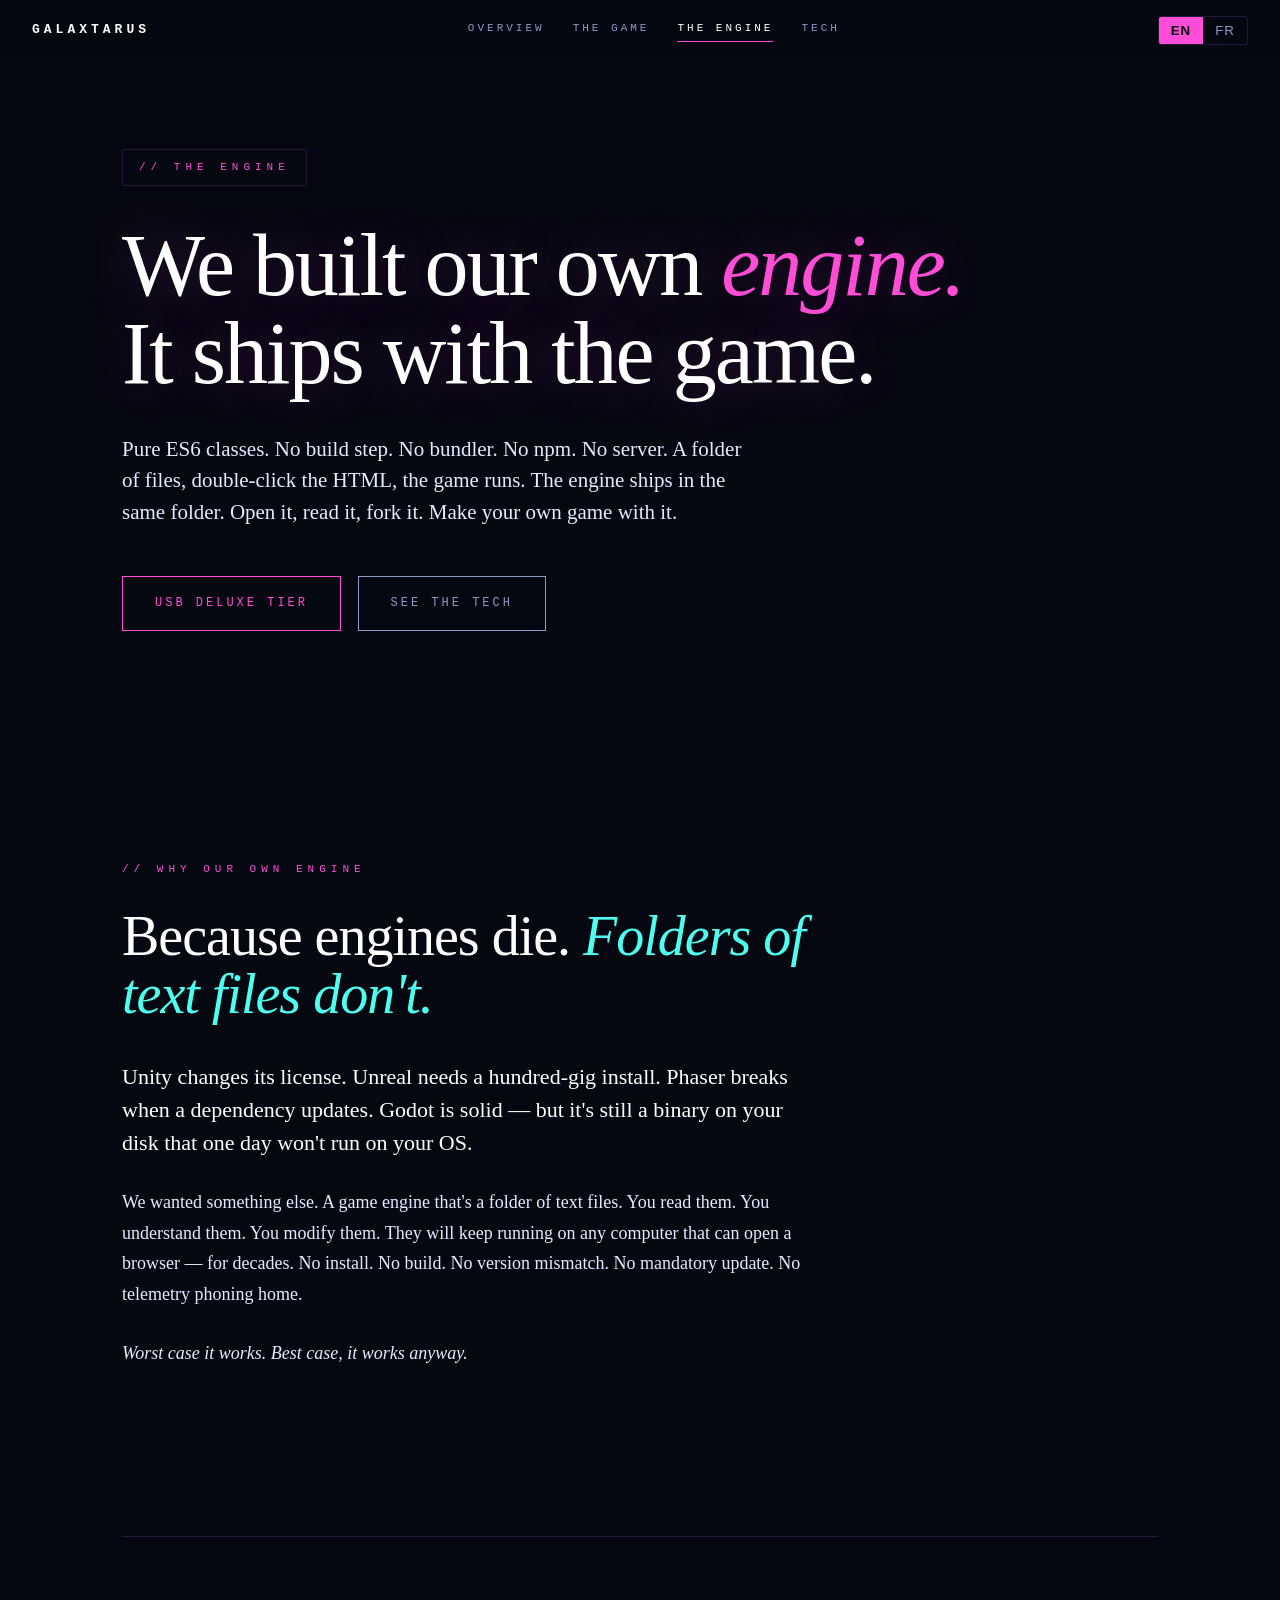
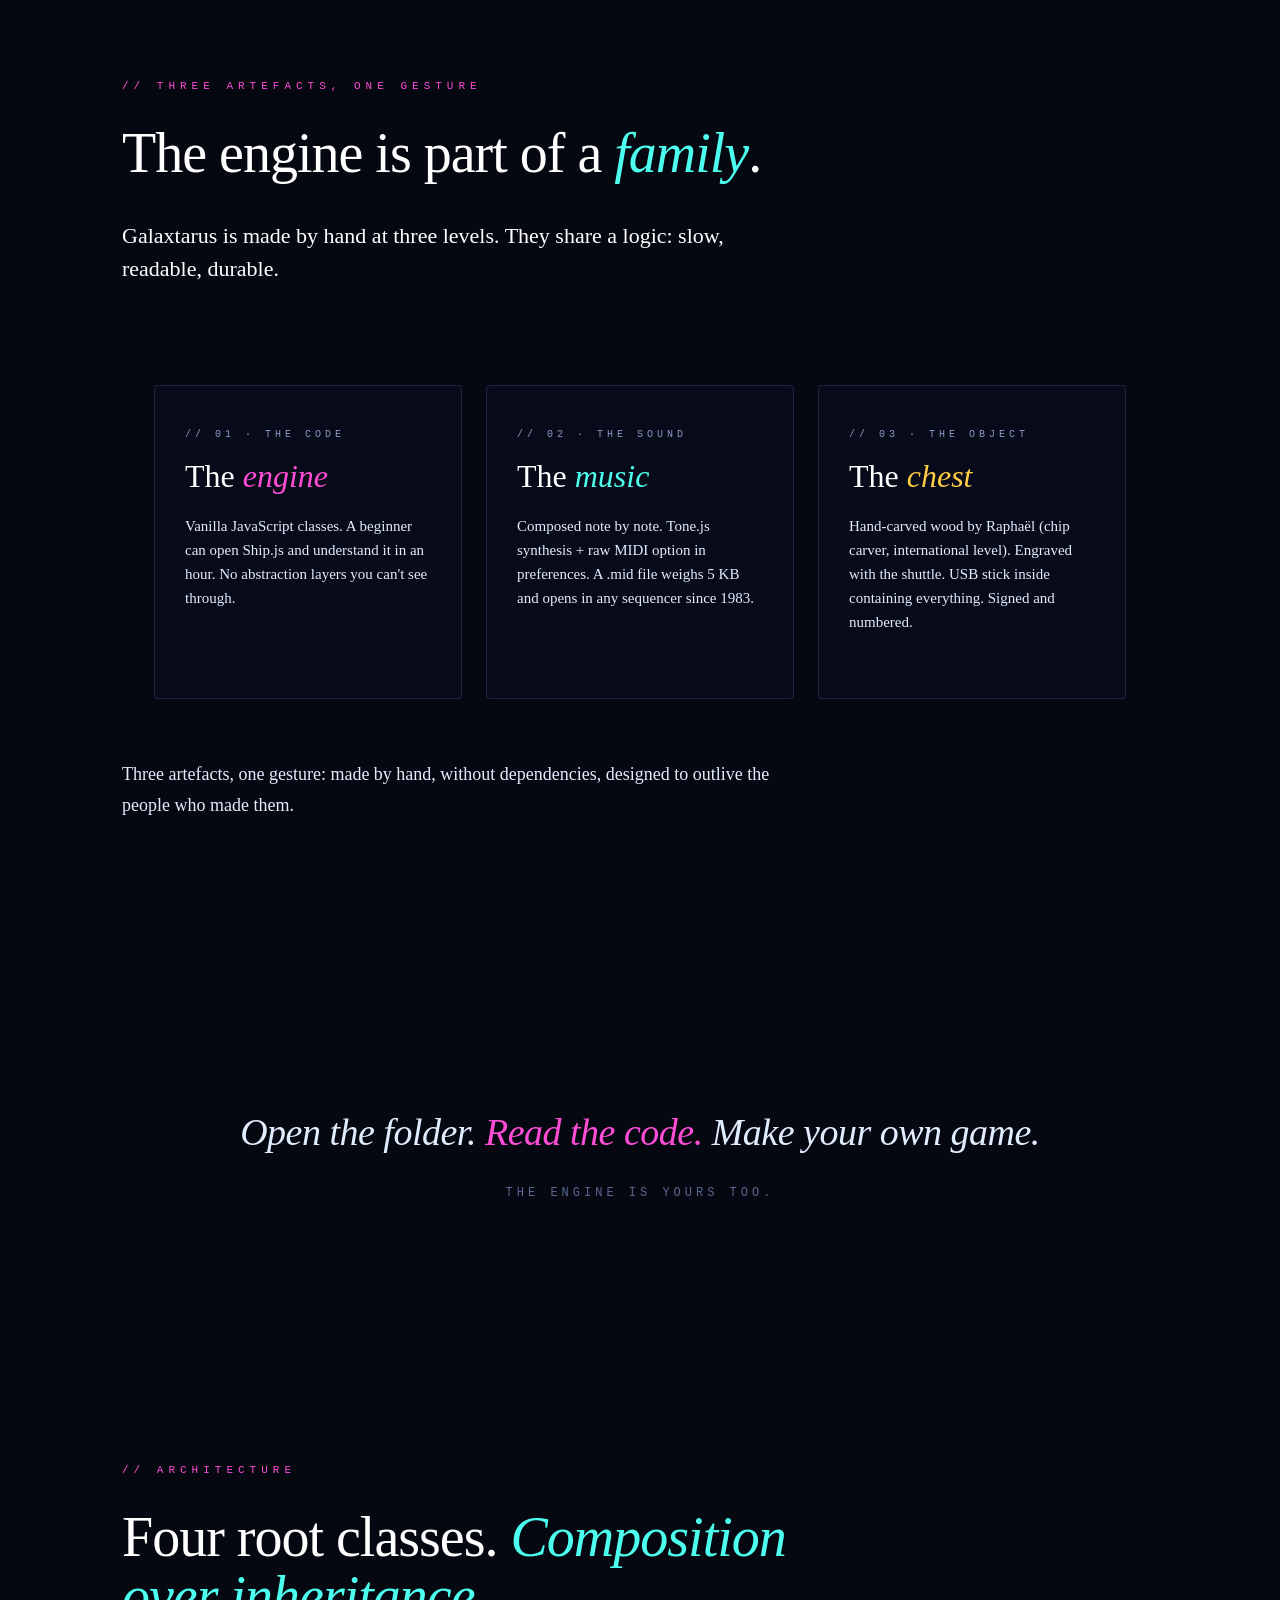
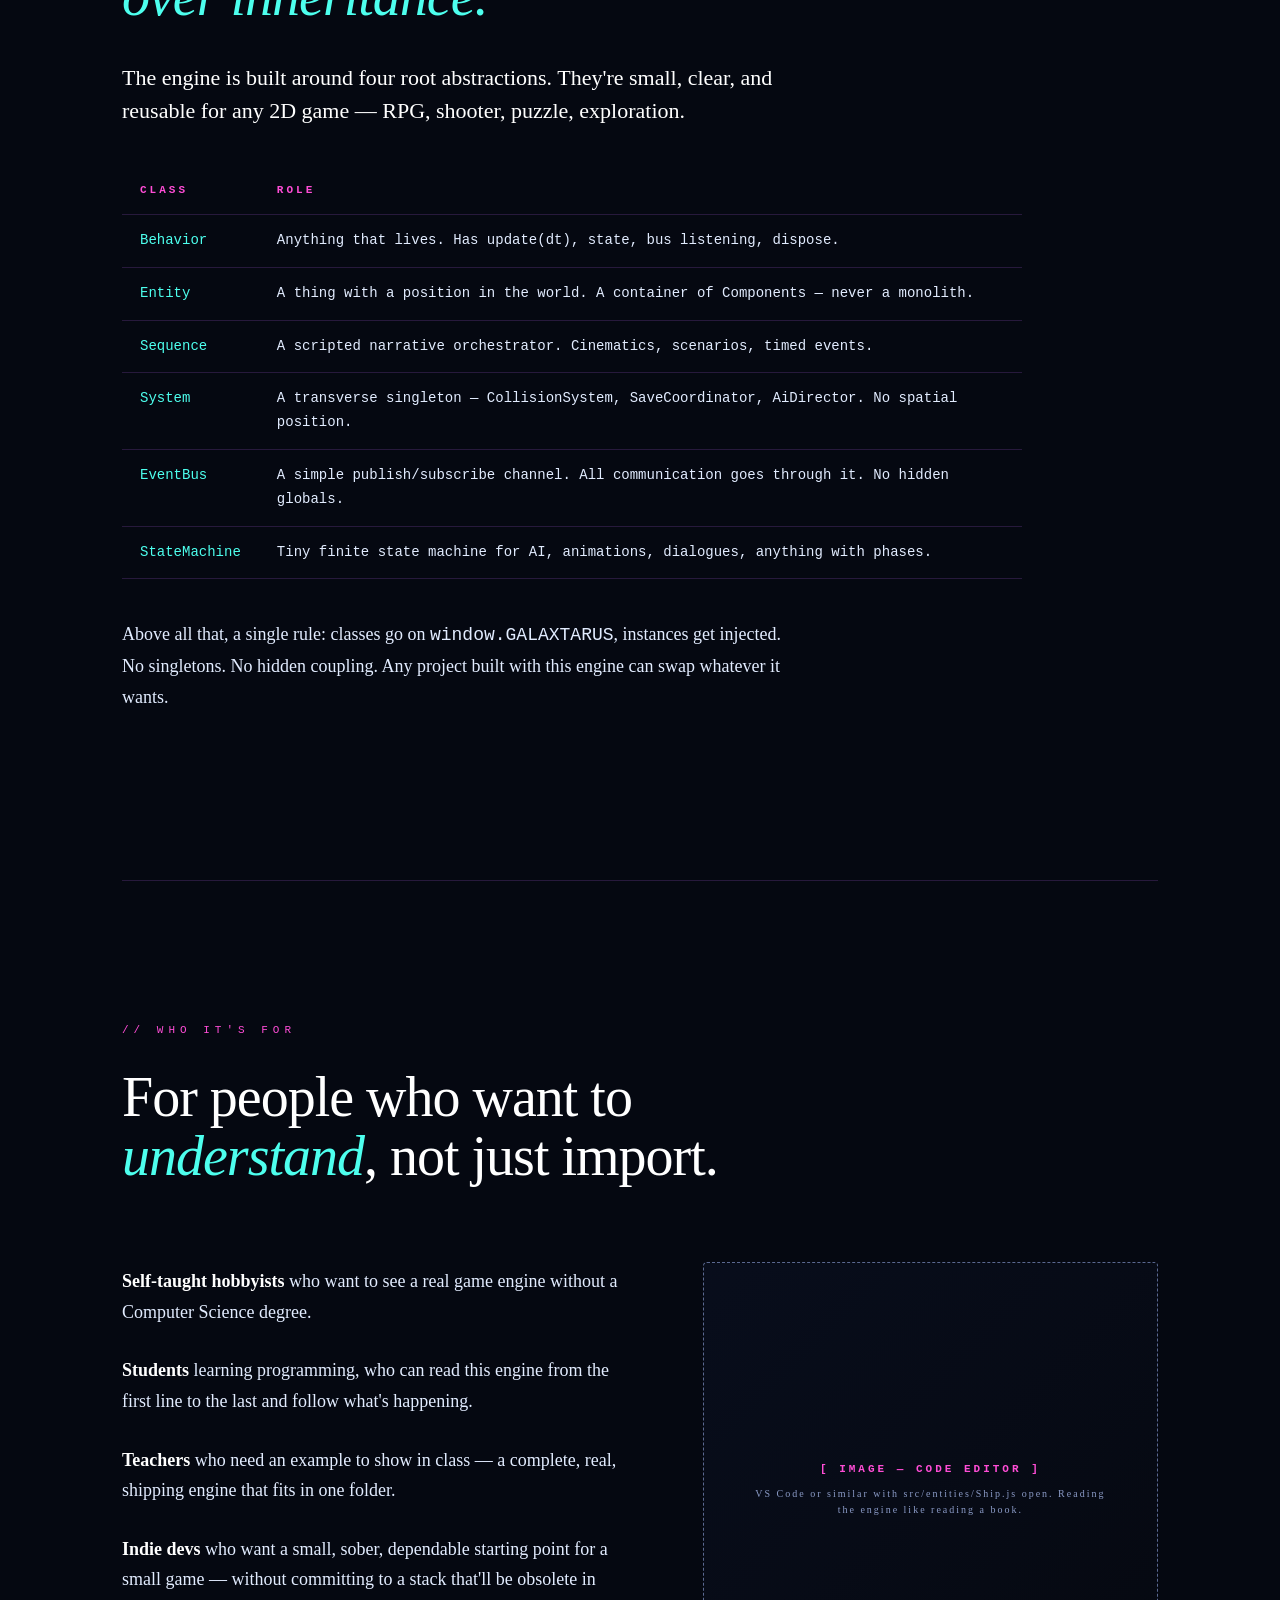
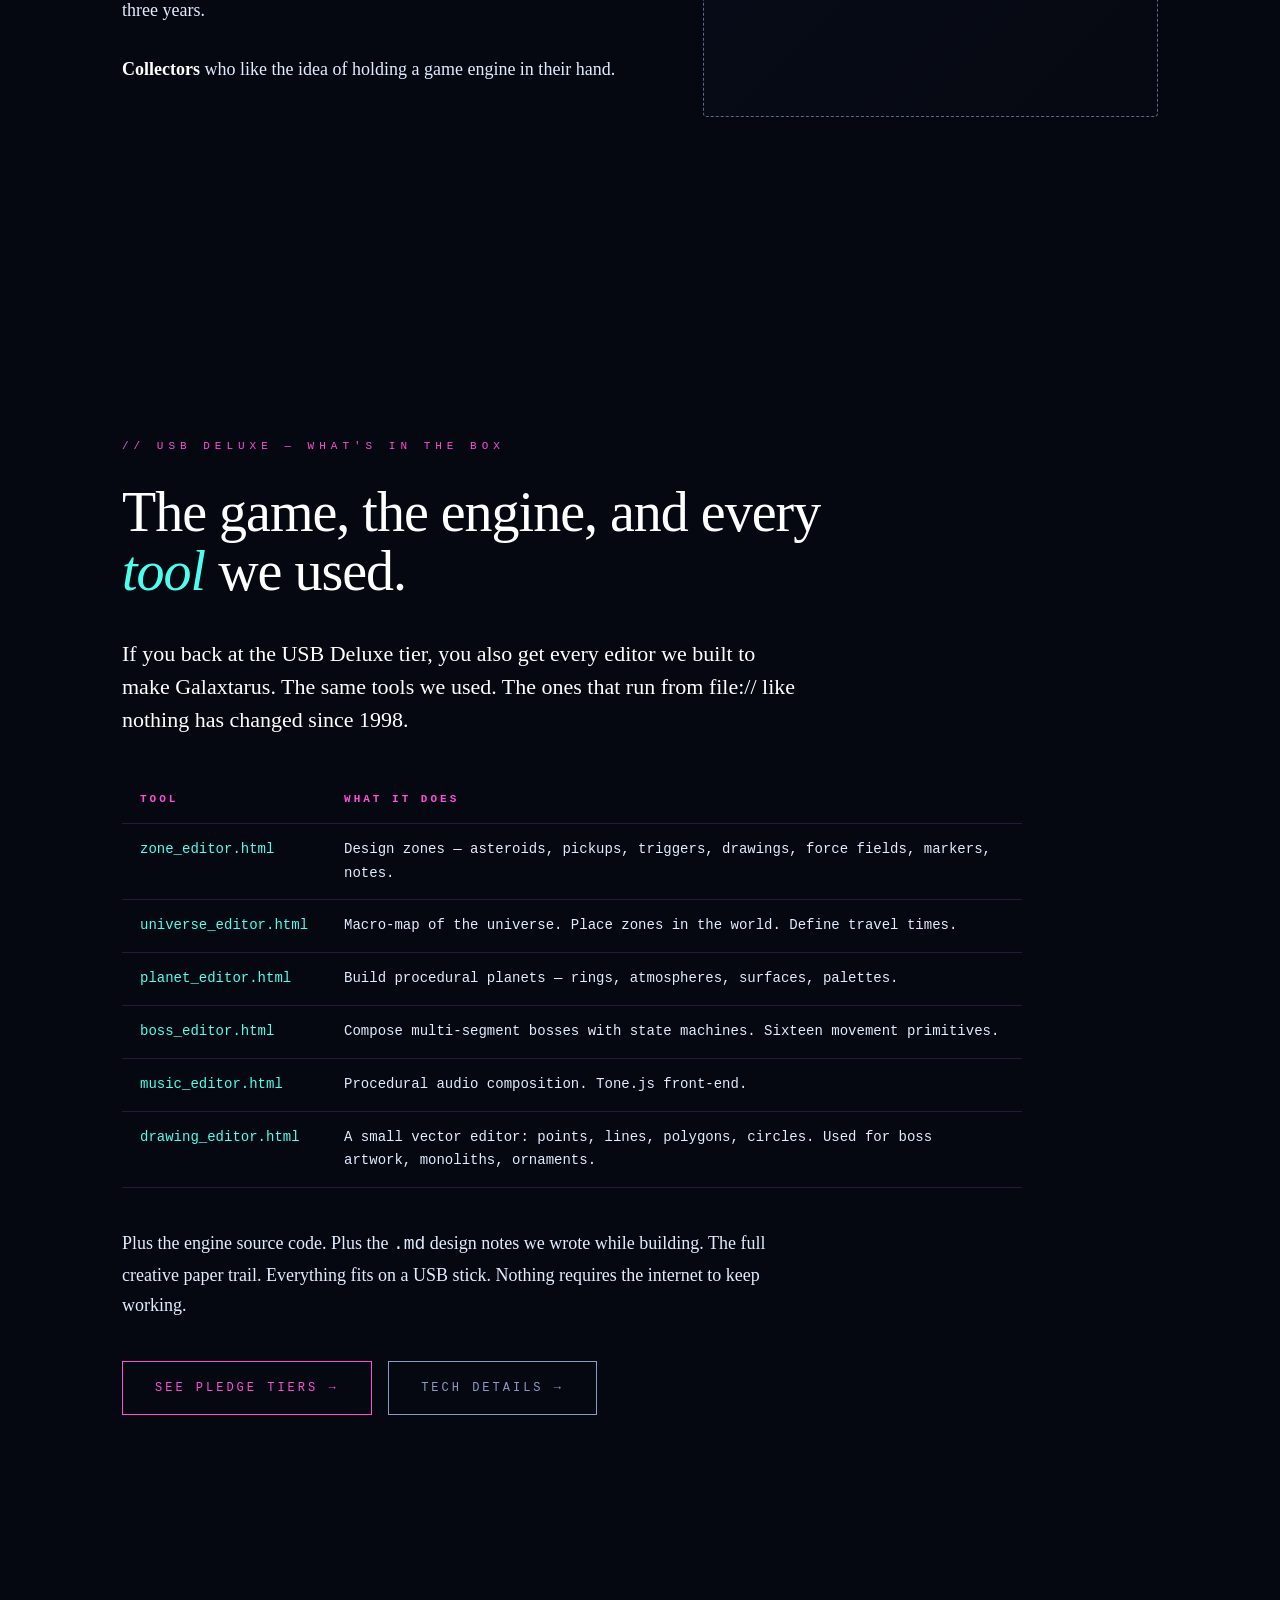
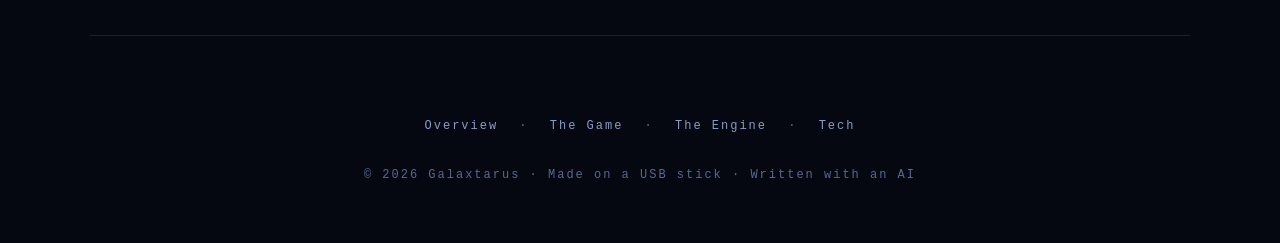
==== engine.html @ 7d5eab5b "Add files via upload" ====
<!DOCTYPE html>
<html lang="en">
<head>
<meta charset="UTF-8" />
<meta name="viewport" content="width=device-width, initial-scale=1.0" />
<title>Galaxtarus — The Engine</title>
<link rel="stylesheet" href="styles.css" />
</head>
<body>

<nav class="top">
  <div class="brand"><a href="index.html"><b>GALAXTARUS</b></a></div>
  <div class="center">
    <a href="index.html" data-en="Overview" data-fr="Accueil">Overview</a>
    <a href="game.html" data-en="The Game" data-fr="Le Jeu">The Game</a>
    <a href="engine.html" class="active" data-en="The Engine" data-fr="Le Moteur">The Engine</a>
    <a href="tech.html" data-en="Tech" data-fr="Tech">Tech</a>
  </div>
  <div class="lang-toggle">
    <button id="btn-en" class="active" onclick="setLang('en')">EN</button>
    <button id="btn-fr" onclick="setLang('fr')">FR</button>
  </div>
</nav>

<!-- HERO -->
<section class="hero">
  <span class="pill" data-en="// THE ENGINE" data-fr="// LE MOTEUR">// THE ENGINE</span>
  <h1 data-en="We built our own&nbsp;<em>engine.</em> It ships with the&nbsp;game." data-fr="On a construit notre propre&nbsp;<em>moteur.</em> Il est livré avec le&nbsp;jeu.">We built our own&nbsp;<em>engine.</em> It ships with the&nbsp;game.</h1>
  <p class="tag" data-en="Pure ES6 classes. No build step. No bundler. No npm. No server. A folder of files, double-click the HTML, the game runs. The engine ships in the same folder. Open it, read it, fork it. Make your own game with it." data-fr="Vraies classes ES6. Pas de build. Pas de bundler. Pas de npm. Pas de serveur. Un dossier de fichiers, double-clic sur le HTML, le jeu tourne. Le moteur est livré dans le même dossier. Ouvre-le, lis-le, forke-le. Fais ton propre jeu avec.">Pure ES6 classes. No build step. No bundler. No npm. No server. A folder of files, double-click the HTML, the game runs. The engine ships in the same folder. Open it, read it, fork it. Make your own game with it.</p>
  <div>
    <a href="#deluxe" class="cta" data-en="USB Deluxe tier" data-fr="Palier USB Deluxe">USB Deluxe tier</a>
    <a href="tech.html" class="cta ghost" data-en="See the tech" data-fr="Voir la tech">See the tech</a>
  </div>
</section>

<!-- WHY -->
<section>
  <span class="kicker" data-en="// WHY OUR OWN ENGINE" data-fr="// POURQUOI NOTRE PROPRE MOTEUR">// WHY OUR OWN ENGINE</span>
  <h2 data-en="Because engines die. <em>Folders of text files don't.</em>" data-fr="Parce que les engines meurent. <em>Les dossiers de fichiers texte, non.</em>">Because engines die. <em>Folders of text files don't.</em></h2>
  <p class="lead" data-en="Unity changes its license. Unreal needs a hundred-gig install. Phaser breaks when a dependency updates. Godot is solid — but it's still a binary on your disk that one day won't run on your OS." data-fr="Unity change sa licence. Unreal demande cent gigas d'installation. Phaser casse quand une dépendance se met à jour. Godot est solide — mais ça reste un binaire qui un jour ne tournera plus sur ton OS.">Unity changes its license. Unreal needs a hundred-gig install. Phaser breaks when a dependency updates. Godot is solid — but it's still a binary on your disk that one day won't run on your OS.</p>
  <p data-en="We wanted something else. A game engine that's a folder of text files. You read them. You understand them. You modify them. They will keep running on any computer that can open a browser — for decades. No install. No build. No version mismatch. No mandatory update. No telemetry phoning home." data-fr="On voulait autre chose. Un moteur qui est un dossier de fichiers texte. On les lit. On les comprend. On les modifie. Ils continueront à tourner sur n'importe quel ordinateur qui peut ouvrir un browser — pendant des décennies. Pas d'install. Pas de build. Pas de désync de version. Pas de mise à jour obligatoire. Pas de télémétrie qui appelle la maison.">We wanted something else. A game engine that's a folder of text files. You read them. You understand them. You modify them. They will keep running on any computer that can open a browser — for decades. No install. No build. No version mismatch. No mandatory update. No telemetry phoning home.</p>
  <p data-en="<em>Worst case it works. Best case, it works anyway.</em>" data-fr="<em>Au pire ça marche. Au mieux, ça marche aussi.</em>"><em>Worst case it works. Best case, it works anyway.</em></p>
</section>

<div class="divider"><hr/></div>

<!-- THREE ARTEFACTS -->
<section>
  <span class="kicker" data-en="// THREE ARTEFACTS, ONE GESTURE" data-fr="// TROIS ARTEFACTS, UN SEUL GESTE">// THREE ARTEFACTS, ONE GESTURE</span>
  <h2 data-en="The engine is part of a&nbsp;<em>family</em>." data-fr="Le moteur fait partie d'une&nbsp;<em>famille</em>.">The engine is part of a <em>family</em>.</h2>
  <p class="lead" data-en="Galaxtarus is made by hand at three levels. They share a logic: slow, readable, durable." data-fr="Galaxtarus est fait à la main à trois niveaux. Ils partagent une logique : lent, lisible, durable.">Galaxtarus is made by hand at three levels. They share a logic: slow, readable, durable.</p>

  <div class="paths">
    <div class="path">
      <div class="pkicker" data-en="// 01 · THE CODE" data-fr="// 01 · LE CODE">// 01 · THE CODE</div>
      <div class="ptitle" data-en="The <em>engine</em>" data-fr="Le <em>moteur</em>">The <em>engine</em></div>
      <div class="pdesc" data-en="Vanilla JavaScript classes. A beginner can open Ship.js and understand it in an hour. No abstraction layers you can't see through." data-fr="Classes JavaScript vanilla. Un débutant peut ouvrir Ship.js et le comprendre en une heure. Aucune couche d'abstraction opaque.">Vanilla JavaScript classes. A beginner can open Ship.js and understand it in an hour. No abstraction layers you can't see through.</div>
    </div>
    <div class="path">
      <div class="pkicker" data-en="// 02 · THE SOUND" data-fr="// 02 · LE SON">// 02 · THE SOUND</div>
      <div class="ptitle" data-en="The <span class='cyan'>music</span>" data-fr="La <span class='cyan'>musique</span>">The <span class="cyan">music</span></div>
      <div class="pdesc" data-en="Composed note by note. Tone.js synthesis + raw MIDI option in preferences. A .mid file weighs 5 KB and opens in any sequencer since 1983." data-fr="Composée note par note. Synthèse Tone.js + option MIDI brut dans les préférences. Un .mid pèse 5 KB et s'ouvre dans n'importe quel séquenceur depuis 1983.">Composed note by note. Tone.js synthesis + raw MIDI option in preferences. A .mid file weighs 5 KB and opens in any sequencer since 1983.</div>
    </div>
    <div class="path">
      <div class="pkicker" data-en="// 03 · THE OBJECT" data-fr="// 03 · L'OBJET">// 03 · THE OBJECT</div>
      <div class="ptitle" data-en="The <span class='yellow'>chest</span>" data-fr="Le <span class='yellow'>coffret</span>">The <span class="yellow">chest</span></div>
      <div class="pdesc" data-en="Hand-carved wood by Raphaël (chip carver, international level). Engraved with the shuttle. USB stick inside containing everything. Signed and numbered." data-fr="Bois sculpté à la main par Raphaël (chip carver, niveau international). Gravé avec la navette. Clé USB à l'intérieur contenant tout. Signé et numéroté.">Hand-carved wood by Raphaël (chip carver, international level). Engraved with the shuttle. USB stick inside containing everything. Signed and numbered.</div>
    </div>
  </div>

  <p data-en="Three artefacts, one gesture: made by hand, without dependencies, designed to outlive the people who made them." data-fr="Trois artefacts, un seul geste : fait à la main, sans dépendances, conçu pour survivre à ceux qui les ont faits.">Three artefacts, one gesture: made by hand, without dependencies, designed to outlive the people who made them.</p>
</section>

<!-- PULL QUOTE -->
<div class="pullquote">
  <span data-en="Open the folder.&nbsp;<span class='accent'>Read the code.</span>&nbsp;Make your own game." data-fr="Ouvre le dossier.&nbsp;<span class='accent'>Lis le code.</span>&nbsp;Fais ton propre jeu.">Open the folder. <span class="accent">Read the code.</span> Make your own game.</span>
  <span class="sub" data-en="The engine is yours too." data-fr="Le moteur est à toi aussi.">The engine is yours too.</span>
</div>

<!-- ARCHITECTURE -->
<section>
  <span class="kicker" data-en="// ARCHITECTURE" data-fr="// ARCHITECTURE">// ARCHITECTURE</span>
  <h2 data-en="Four root classes. <em>Composition over inheritance.</em>" data-fr="Quatre classes racines. <em>Composition plutôt qu'héritage.</em>">Four root classes. <em>Composition over inheritance.</em></h2>
  <p class="lead" data-en="The engine is built around four root abstractions. They're small, clear, and reusable for any 2D game — RPG, shooter, puzzle, exploration." data-fr="Le moteur est bâti autour de quatre abstractions racines. Petites, claires, et réutilisables pour n'importe quel jeu 2D — RPG, shooter, puzzle, exploration.">The engine is built around four root abstractions. They're small, clear, and reusable for any 2D game — RPG, shooter, puzzle, exploration.</p>

  <table class="spec">
    <tr><th data-en="Class" data-fr="Classe">Class</th><th data-en="Role" data-fr="Rôle">Role</th></tr>
    <tr>
      <td>Behavior</td>
      <td data-en="Anything that lives. Has update(dt), state, bus listening, dispose." data-fr="Tout ce qui vit. Possède update(dt), un état, écoute du bus, dispose.">Anything that lives. Has update(dt), state, bus listening, dispose.</td>
    </tr>
    <tr>
      <td>Entity</td>
      <td data-en="A thing with a position in the world. A container of Components — never a monolith." data-fr="Une chose avec une position dans le monde. Un container de Components — jamais un blob.">A thing with a position in the world. A container of Components — never a monolith.</td>
    </tr>
    <tr>
      <td>Sequence</td>
      <td data-en="A scripted narrative orchestrator. Cinematics, scenarios, timed events." data-fr="Un orchestrateur narratif scripté. Cinématiques, scénarios, événements temporisés.">A scripted narrative orchestrator. Cinematics, scenarios, timed events.</td>
    </tr>
    <tr>
      <td>System</td>
      <td data-en="A transverse singleton — CollisionSystem, SaveCoordinator, AiDirector. No spatial position." data-fr="Un singleton transverse — CollisionSystem, SaveCoordinator, AiDirector. Pas de position spatiale.">A transverse singleton — CollisionSystem, SaveCoordinator, AiDirector. No spatial position.</td>
    </tr>
    <tr>
      <td>EventBus</td>
      <td data-en="A simple publish/subscribe channel. All communication goes through it. No hidden globals." data-fr="Un simple canal publish/subscribe. Toute communication passe par lui. Pas de globales cachées.">A simple publish/subscribe channel. All communication goes through it. No hidden globals.</td>
    </tr>
    <tr>
      <td>StateMachine</td>
      <td data-en="Tiny finite state machine for AI, animations, dialogues, anything with phases." data-fr="Petite state machine finie pour IA, animations, dialogues, tout ce qui a des phases.">Tiny finite state machine for AI, animations, dialogues, anything with phases.</td>
    </tr>
  </table>

  <p data-en="Above all that, a single rule: classes go on <code>window.GALAXTARUS</code>, instances get injected. No singletons. No hidden coupling. Any project built with this engine can swap whatever it wants." data-fr="Au-dessus de tout ça, une règle unique : les classes s'exposent sur <code>window.GALAXTARUS</code>, les instances sont injectées. Pas de singletons. Pas de couplage caché. Tout projet construit avec ce moteur peut remplacer ce qu'il veut.">Above all that, a single rule: classes go on <code>window.GALAXTARUS</code>, instances get injected. No singletons. No hidden coupling. Any project built with this engine can swap whatever it wants.</p>
</section>

<div class="divider"><hr/></div>

<!-- WHO IT'S FOR -->
<section>
  <span class="kicker" data-en="// WHO IT'S FOR" data-fr="// POUR QUI">// WHO IT'S FOR</span>
  <h2 data-en="For people who want to <em>understand</em>, not just import." data-fr="Pour ceux qui veulent <em>comprendre</em>, pas juste importer.">For people who want to <em>understand</em>, not just import.</h2>

  <div class="split">
    <div class="text">
      <p data-en="<strong style='color:#fff'>Self-taught hobbyists</strong> who want to see a real game engine without a Computer Science degree." data-fr="<strong style='color:#fff'>Hobbyistes autodidactes</strong> qui veulent voir un vrai moteur de jeu sans passer par une licence en informatique."><strong style="color:#fff">Self-taught hobbyists</strong> who want to see a real game engine without a Computer Science degree.</p>
      <p data-en="<strong style='color:#fff'>Students</strong> learning programming, who can read this engine from the first line to the last and follow what's happening." data-fr="<strong style='color:#fff'>Étudiants</strong> qui apprennent à programmer, qui peuvent lire ce moteur de la première ligne à la dernière en suivant ce qui se passe."><strong style="color:#fff">Students</strong> learning programming, who can read this engine from the first line to the last and follow what's happening.</p>
      <p data-en="<strong style='color:#fff'>Teachers</strong> who need an example to show in class — a complete, real, shipping engine that fits in one folder." data-fr="<strong style='color:#fff'>Profs</strong> qui ont besoin d'un exemple à montrer en classe — un moteur complet, réel, livré, qui tient dans un dossier."><strong style="color:#fff">Teachers</strong> who need an example to show in class — a complete, real, shipping engine that fits in one folder.</p>
      <p data-en="<strong style='color:#fff'>Indie devs</strong> who want a small, sober, dependable starting point for a small game — without committing to a stack that'll be obsolete in three years." data-fr="<strong style='color:#fff'>Devs indé</strong> qui veulent un point de départ petit, sobre, fiable pour un petit jeu — sans s'engager dans une stack obsolète dans trois ans."><strong style="color:#fff">Indie devs</strong> who want a small, sober, dependable starting point for a small game — without committing to a stack that'll be obsolete in three years.</p>
      <p data-en="<strong style='color:#fff'>Collectors</strong> who like the idea of holding a game engine in their hand." data-fr="<strong style='color:#fff'>Collectionneurs</strong> qui aiment l'idée de tenir un moteur de jeu dans leur main."><strong style="color:#fff">Collectors</strong> who like the idea of holding a game engine in their hand.</p>
    </div>
    <div class="visual">
      <div class="imgph square">
        <div class="imgph-label" data-en="[ IMAGE — CODE EDITOR ]" data-fr="[ IMAGE — ÉDITEUR DE CODE ]">[ IMAGE — CODE EDITOR ]</div>
        <div class="imgph-desc" data-en="VS Code or similar with src/entities/Ship.js open. Reading the engine like reading a book." data-fr="VS Code ou similaire avec src/entities/Ship.js ouvert. Lire le moteur comme on lit un livre.">VS Code or similar with src/entities/Ship.js open. Reading the engine like reading a book.</div>
      </div>
    </div>
  </div>
</section>

<!-- WHAT'S IN THE BOX -->
<section id="deluxe">
  <span class="kicker" data-en="// USB DELUXE — WHAT'S IN THE BOX" data-fr="// USB DELUXE — CONTENU">// USB DELUXE — WHAT'S IN THE BOX</span>
  <h2 data-en="The game, the engine, and every <em>tool</em> we used." data-fr="Le jeu, le moteur, et tous les <em>outils</em> qu'on a utilisés.">The game, the engine, and every <em>tool</em> we used.</h2>
  <p class="lead" data-en="If you back at the USB Deluxe tier, you also get every editor we built to make Galaxtarus. The same tools we used. The ones that run from file:// like nothing has changed since 1998." data-fr="Si tu soutiens au palier USB Deluxe, tu reçois aussi tous les éditeurs qu'on a faits pour créer Galaxtarus. Les mêmes outils. Ceux qui tournent en file:// comme si rien n'avait changé depuis 1998.">If you back at the USB Deluxe tier, you also get every editor we built to make Galaxtarus. The same tools we used. The ones that run from file:// like nothing has changed since 1998.</p>

  <table class="spec">
    <tr><th data-en="Tool" data-fr="Outil">Tool</th><th data-en="What it does" data-fr="Ce qu'il fait">What it does</th></tr>
    <tr><td>zone_editor.html</td><td data-en="Design zones — asteroids, pickups, triggers, drawings, force fields, markers, notes." data-fr="Designer des zones — astéroïdes, pickups, triggers, dessins, force fields, marqueurs, notes.">Design zones — asteroids, pickups, triggers, drawings, force fields, markers, notes.</td></tr>
    <tr><td>universe_editor.html</td><td data-en="Macro-map of the universe. Place zones in the world. Define travel times." data-fr="Carte macro de l'univers. Placer les zones dans le monde. Définir les temps de voyage.">Macro-map of the universe. Place zones in the world. Define travel times.</td></tr>
    <tr><td>planet_editor.html</td><td data-en="Build procedural planets — rings, atmospheres, surfaces, palettes." data-fr="Construire des planètes procédurales — anneaux, atmosphères, surfaces, palettes.">Build procedural planets — rings, atmospheres, surfaces, palettes.</td></tr>
    <tr><td>boss_editor.html</td><td data-en="Compose multi-segment bosses with state machines. Sixteen movement primitives." data-fr="Composer des boss multi-segments avec state machines. Seize primitives de mouvement.">Compose multi-segment bosses with state machines. Sixteen movement primitives.</td></tr>
    <tr><td>music_editor.html</td><td data-en="Procedural audio composition. Tone.js front-end." data-fr="Composition audio procédurale. Front-end Tone.js.">Procedural audio composition. Tone.js front-end.</td></tr>
    <tr><td>drawing_editor.html</td><td data-en="A small vector editor: points, lines, polygons, circles. Used for boss artwork, monoliths, ornaments." data-fr="Un petit éditeur vectoriel : points, lignes, polygones, cercles. Utilisé pour l'art des boss, monolithes, ornements.">A small vector editor: points, lines, polygons, circles. Used for boss artwork, monoliths, ornaments.</td></tr>
  </table>

  <p data-en="Plus the engine source code. Plus the <code>.md</code> design notes we wrote while building. The full creative paper trail. Everything fits on a USB stick. Nothing requires the internet to keep working." data-fr="Plus le code source du moteur. Plus les notes de design <code>.md</code> qu'on a écrites pendant la construction. La piste créative complète. Tout ça tient sur une clé USB. Rien n'a besoin d'internet pour continuer à marcher.">Plus the engine source code. Plus the <code>.md</code> design notes we wrote while building. The full creative paper trail. Everything fits on a USB stick. Nothing requires the internet to keep working.</p>

  <div style="margin-top:40px;">
    <a href="game.html#pledge" class="cta" data-en="See pledge tiers →" data-fr="Voir les paliers →">See pledge tiers →</a>
    <a href="tech.html" class="cta ghost" data-en="Tech details →" data-fr="Détails techniques →">Tech details →</a>
  </div>
</section>

<footer>
  <div class="pages">
    <a href="index.html" data-en="Overview" data-fr="Accueil">Overview</a> ·
    <a href="game.html" data-en="The Game" data-fr="Le Jeu">The Game</a> ·
    <a href="engine.html" data-en="The Engine" data-fr="Le Moteur">The Engine</a> ·
    <a href="tech.html" data-en="Tech" data-fr="Tech">Tech</a>
  </div>
  <div data-en="© 2026 Galaxtarus · Made on a USB stick · Written with an AI" data-fr="© 2026 Galaxtarus · Fabriqué sur une clé USB · Écrit avec une IA">© 2026 Galaxtarus · Made on a USB stick · Written with an AI</div>
</footer>

<script src="i18n.js"></script>
</body>
</html>
---- styles.css ----
/* GALAXTARUS LANDING — styles partagés */

:root {
  --bg-0: #050811;
  --bg-1: #0a1124;
  --bg-2: #121a36;
  --ink: #e2ecff;
  --ink-dim: #8b9bc7;
  --ink-deep: #5a6890;
  --magenta: #ff4dd6;
  --magenta-glow: #c065ff;
  --cyan: #4dffee;
  --cyan-dim: #2ab8aa;
  --yellow: #ffcc44;
  --yellow-dim: #b88800;
  --border: rgba(192, 101, 255, 0.18);
}

* { box-sizing: border-box; margin: 0; padding: 0; }
html { scroll-behavior: smooth; }
body {
  background: var(--bg-0);
  color: var(--ink);
  font-family: 'Georgia', 'Times New Roman', serif;
  line-height: 1.7;
  font-size: 18px;
  overflow-x: hidden;
}
.mono { font-family: 'Consolas', 'Menlo', 'Courier New', monospace; }
a { color: var(--cyan); text-decoration: none; }
a:hover { color: #fff; }

/* NAV */
nav.top {
  position: fixed; top: 0; left: 0; right: 0; z-index: 100;
  display: flex; align-items: center; justify-content: space-between;
  padding: 16px 32px;
  background: linear-gradient(180deg, rgba(5,8,17,0.92) 0%, rgba(5,8,17,0) 100%);
  backdrop-filter: blur(4px);
}
nav.top .brand { font-family: 'Consolas', monospace; font-size: 13px; letter-spacing: 4px; color: var(--magenta); text-transform: uppercase; }
nav.top .brand a { color: var(--magenta); }
nav.top .brand b { color: #fff; font-weight: 700; }
nav.top .brand a:hover, nav.top .brand a:hover b { color: var(--cyan); }
nav.top .center { display: flex; gap: 28px; font-family: 'Consolas', monospace; font-size: 11px; letter-spacing: 3px; text-transform: uppercase; }
nav.top .center a { color: var(--ink-dim); padding-bottom: 4px; }
nav.top .center a.active { color: #fff; border-bottom: 1px solid var(--magenta); }
nav.top .center a:hover { color: #fff; }

.lang-toggle { display: inline-flex; border: 1px solid var(--border); border-radius: 3px; font-family: 'Consolas', monospace; font-size: 11px; overflow: hidden; }
.lang-toggle button { background: transparent; color: var(--ink-dim); border: 0; padding: 6px 12px; cursor: pointer; letter-spacing: 1px; }
.lang-toggle button.active { background: var(--magenta); color: var(--bg-0); font-weight: 700; }
.lang-toggle button:hover:not(.active) { color: #fff; }

/* SECTIONS */
section { position: relative; padding: 140px 32px; max-width: 1100px; margin: 0 auto; }
section p { color: var(--ink); max-width: 680px; margin-bottom: 28px; }
section p.lead { font-size: 22px; line-height: 1.5; color: #fff; max-width: 680px; }
section .kicker { font-family: 'Consolas', monospace; font-size: 11px; letter-spacing: 5px; color: var(--magenta); text-transform: uppercase; margin-bottom: 28px; display: block; }
section h2 { font-family: 'Georgia', serif; font-size: 56px; font-weight: 400; color: #fff; line-height: 1.05; margin-bottom: 36px; letter-spacing: -1px; max-width: 720px; }
section h2 em { font-style: italic; color: var(--cyan); font-weight: 400; }
section h2 .pink { color: var(--magenta); font-style: italic; }
section h2 .yellow { color: var(--yellow); font-style: italic; }
section .sig { font-family: 'Consolas', monospace; color: var(--ink-deep); font-size: 12px; letter-spacing: 2px; margin-top: 16px; }

/* HERO */
.hero { min-height: 80vh; padding: 140px 32px 80px; display: flex; flex-direction: column; justify-content: center; align-items: flex-start; max-width: 1100px; margin: 0 auto; position: relative; }
.hero h1 {
  font-family: 'Georgia', serif; font-weight: 400;
  font-size: 88px; line-height: 1; color: #fff; letter-spacing: -2px;
  margin-bottom: 36px;
  text-shadow: 0 0 60px rgba(255,77,214,0.3);
  max-width: 900px;
}
.hero h1 em { font-style: italic; color: var(--magenta); }
.hero h1 .cyan { color: var(--cyan); font-style: italic; }
.hero h1 .yellow { color: var(--yellow); font-style: italic; }
.hero .tag { font-size: 21px; color: var(--ink); max-width: 640px; margin-bottom: 48px; line-height: 1.5; }
.hero .pill { display: inline-block; font-family: 'Consolas', monospace; font-size: 11px; letter-spacing: 5px; color: var(--magenta); text-transform: uppercase; padding: 8px 16px; border: 1px solid var(--border); border-radius: 2px; margin-bottom: 36px; }

.cta {
  display: inline-block; padding: 16px 32px;
  background: transparent; border: 1px solid var(--magenta);
  color: var(--magenta); font-family: 'Consolas', monospace;
  letter-spacing: 3px; font-size: 12px; text-transform: uppercase;
  transition: all 0.25s; cursor: pointer; margin-right: 12px;
}
.cta:hover { background: var(--magenta); color: var(--bg-0); box-shadow: 0 0 32px rgba(255,77,214,0.5); }
.cta.ghost { border-color: var(--ink-dim); color: var(--ink-dim); }
.cta.ghost:hover { border-color: var(--cyan); background: transparent; color: var(--cyan); box-shadow: none; }

/* THREE PATHS (index) */
.paths { display: grid; grid-template-columns: repeat(3, 1fr); gap: 24px; margin: 100px auto 60px; max-width: 1100px; padding: 0 32px; }
.path { padding: 40px 30px; border: 1px solid var(--border); border-radius: 4px; background: rgba(10,17,36,0.4); transition: all 0.25s; text-decoration: none; display: block; color: var(--ink); }
.path:hover { transform: translateY(-4px); border-color: var(--magenta); background: rgba(10,17,36,0.6); }
.path .pkicker { font-family: 'Consolas', monospace; font-size: 10px; letter-spacing: 4px; text-transform: uppercase; color: var(--ink-dim); margin-bottom: 16px; }
.path .ptitle { font-family: 'Georgia', serif; font-size: 32px; color: #fff; line-height: 1.1; margin-bottom: 20px; font-weight: 400; }
.path .ptitle em { font-style: italic; color: var(--magenta); }
.path .ptitle .cyan { color: var(--cyan); font-style: italic; }
.path .ptitle .yellow { color: var(--yellow); font-style: italic; }
.path .pdesc { font-size: 15px; line-height: 1.6; color: var(--ink); margin-bottom: 24px; }
.path .parrow { font-family: 'Consolas', monospace; font-size: 11px; letter-spacing: 3px; color: var(--magenta); text-transform: uppercase; }
.path:hover .parrow { color: var(--cyan); }

/* IMAGE PLACEHOLDERS */
.imgph { aspect-ratio: 16/9; background: linear-gradient(135deg, rgba(10,17,36,0.6), rgba(6,9,17,0.6)); border: 1px dashed var(--ink-deep); border-radius: 4px; display: flex; align-items: center; justify-content: center; flex-direction: column; gap: 8px; color: var(--ink-deep); font-family: 'Consolas', monospace; font-size: 11px; letter-spacing: 3px; text-transform: uppercase; margin: 40px 0; padding: 24px; text-align: center; }
.imgph .imgph-label { color: var(--magenta); font-weight: 700; }
.imgph .imgph-desc { color: var(--ink-dim); font-size: 10px; letter-spacing: 2px; max-width: 360px; line-height: 1.6; text-transform: none; font-family: 'Georgia', serif; }
.imgph.square { aspect-ratio: 1/1; }
.imgph.tall { aspect-ratio: 3/4; }

/* SPLIT */
.split { display: grid; grid-template-columns: 1.1fr 1fr; gap: 80px; align-items: center; }
.split.reverse { grid-template-columns: 1fr 1.1fr; }
.split.reverse .text { order: 2; }
.split.reverse .visual { order: 1; }
.visual { position: relative; }

/* PULL QUOTE */
.pullquote {
  max-width: 900px; margin: 0 auto; text-align: center;
  padding: 120px 32px;
  font-family: 'Georgia', serif; font-size: 38px; line-height: 1.3;
  color: var(--ink); font-style: italic; letter-spacing: -0.5px;
}
.pullquote .accent { color: var(--magenta); }
.pullquote .sub { display: block; margin-top: 28px; font-style: normal; font-family: 'Consolas', monospace; font-size: 12px; letter-spacing: 4px; color: var(--ink-deep); text-transform: uppercase; }

/* TABLES (tech) */
table.spec { width: 100%; max-width: 900px; margin: 40px 0; border-collapse: collapse; font-family: 'Consolas', monospace; font-size: 14px; }
table.spec th, table.spec td { padding: 14px 18px; text-align: left; border-bottom: 1px solid var(--border); vertical-align: top; }
table.spec th { color: var(--magenta); text-transform: uppercase; font-size: 11px; letter-spacing: 3px; font-weight: 700; }
table.spec td { color: var(--ink); }
table.spec td:first-child { color: var(--cyan); white-space: nowrap; }

/* CODE BLOCKS */
pre.code { background: #060911; border: 1px solid var(--border); border-radius: 4px; padding: 24px; overflow-x: auto; font-family: 'Consolas', monospace; font-size: 13px; line-height: 1.6; color: var(--ink); margin: 24px 0; max-width: 900px; }
pre.code .key { color: var(--magenta); }
pre.code .str { color: var(--cyan); }
pre.code .com { color: var(--ink-deep); }

/* DIVIDER */
.divider { max-width: 1100px; margin: 0 auto; padding: 0 32px; }
.divider hr { border: 0; border-top: 1px solid var(--border); margin: 0; }

/* CHAPTER GRID */
.chapters-grid { display: grid; grid-template-columns: repeat(4, 1fr); gap: 12px; margin: 40px 0; max-width: 1000px; }
.chapter { padding: 14px 12px; border: 1px solid var(--border); border-radius: 3px; background: rgba(10,17,36,0.3); font-family: 'Consolas', monospace; font-size: 12px; line-height: 1.4; }
.chapter .num { color: var(--ink-deep); letter-spacing: 2px; margin-bottom: 6px; font-size: 10px; }
.chapter .ttl { color: var(--ink); }
.chapter.played { border-color: var(--magenta); background: linear-gradient(135deg, rgba(255,77,214,0.08), rgba(10,17,36,0.4)); }
.chapter.played .ttl { color: #fff; font-weight: 700; }
.chapter.played .num { color: var(--magenta); }
.chapter.locked { opacity: 0.45; }

/* PLEDGE STRIP */
.pledge-strip { display: grid; grid-template-columns: repeat(4, 1fr); gap: 18px; margin-top: 48px; }
.tier { padding: 24px; border: 1px solid var(--border); border-radius: 4px; background: rgba(10,17,36,0.4); transition: all 0.2s; }
.tier:hover { border-color: var(--magenta); transform: translateY(-3px); }
.tier .price { font-family: 'Consolas', monospace; font-size: 24px; color: var(--magenta); margin-bottom: 4px; }
.tier .name { font-family: 'Consolas', monospace; font-size: 11px; letter-spacing: 2px; color: var(--ink-dim); text-transform: uppercase; margin-bottom: 14px; }
.tier .desc { font-size: 14px; line-height: 1.5; color: var(--ink); font-family: 'Georgia', serif; }
.tier.signature { border-color: var(--yellow-dim); background: linear-gradient(180deg, rgba(255,204,68,0.05), rgba(10,17,36,0.4)); }
.tier.signature .price { color: var(--yellow); }

/* FOOTER */
footer { padding: 80px 32px 60px; border-top: 1px solid var(--border); text-align: center; color: var(--ink-deep); font-family: 'Consolas', monospace; font-size: 12px; letter-spacing: 2px; max-width: 1100px; margin: 80px auto 0; }
footer .pages { margin-bottom: 28px; }
footer .pages a { margin: 0 12px; color: var(--ink-dim); }
footer .pages a:hover { color: #fff; }
footer .links { margin-bottom: 28px; }
footer .links a { margin: 0 16px; }

/* RESPONSIVE */
@media (max-width: 820px) {
  section { padding: 80px 24px; }
  .hero h1 { font-size: 48px; }
  .hero .tag { font-size: 17px; }
  section h2 { font-size: 32px; }
  section p { font-size: 16px; }
  section p.lead { font-size: 18px; }
  .split, .split.reverse { grid-template-columns: 1fr; gap: 40px; }
  .split.reverse .text, .split.reverse .visual { order: unset; }
  .pullquote { font-size: 22px; padding: 60px 24px; }
  .cta { display: block; margin-bottom: 12px; margin-right: 0; text-align: center; }
  .paths { grid-template-columns: 1fr; padding: 0 24px; }
  .chapters-grid { grid-template-columns: repeat(2, 1fr); }
  .pledge-strip { grid-template-columns: 1fr; }
  nav.top { padding: 12px 14px; gap: 8px; flex-wrap: wrap; }
  nav.top .center { display: none; }
  table.spec { font-size: 12px; }
  table.spec th, table.spec td { padding: 10px 8px; }
}

/* ANIMATIONS */
.star { fill: #fff; animation: twinkle 3s infinite; }
@keyframes twinkle { 0%, 100% { opacity: 0.3; } 50% { opacity: 1; } }
.ship-drift { animation: drift 12s ease-in-out infinite; }
@keyframes drift {
  0%, 100% { transform: translateY(0) rotate(-1deg); }
  50% { transform: translateY(-8px) rotate(1deg); }
}
.havoc-eye { animation: havoc-charge 5s ease-in-out infinite; transform-origin: center; }
@keyframes havoc-charge {
  0%, 30% { opacity: 0.5; }
  50% { opacity: 1; filter: drop-shadow(0 0 24px #ffcc44); }
  70%, 100% { opacity: 0.5; }
}
.los-portrait { animation: los-glitch 7s infinite; }
@keyframes los-glitch {
  0%, 92%, 100% { transform: translate(0,0); }
  93% { transform: translate(-2px, 1px); }
  94% { transform: translate(2px, -1px); }
  95% { transform: translate(-1px, 0); }
  96% { transform: translate(0, 1px); }
}
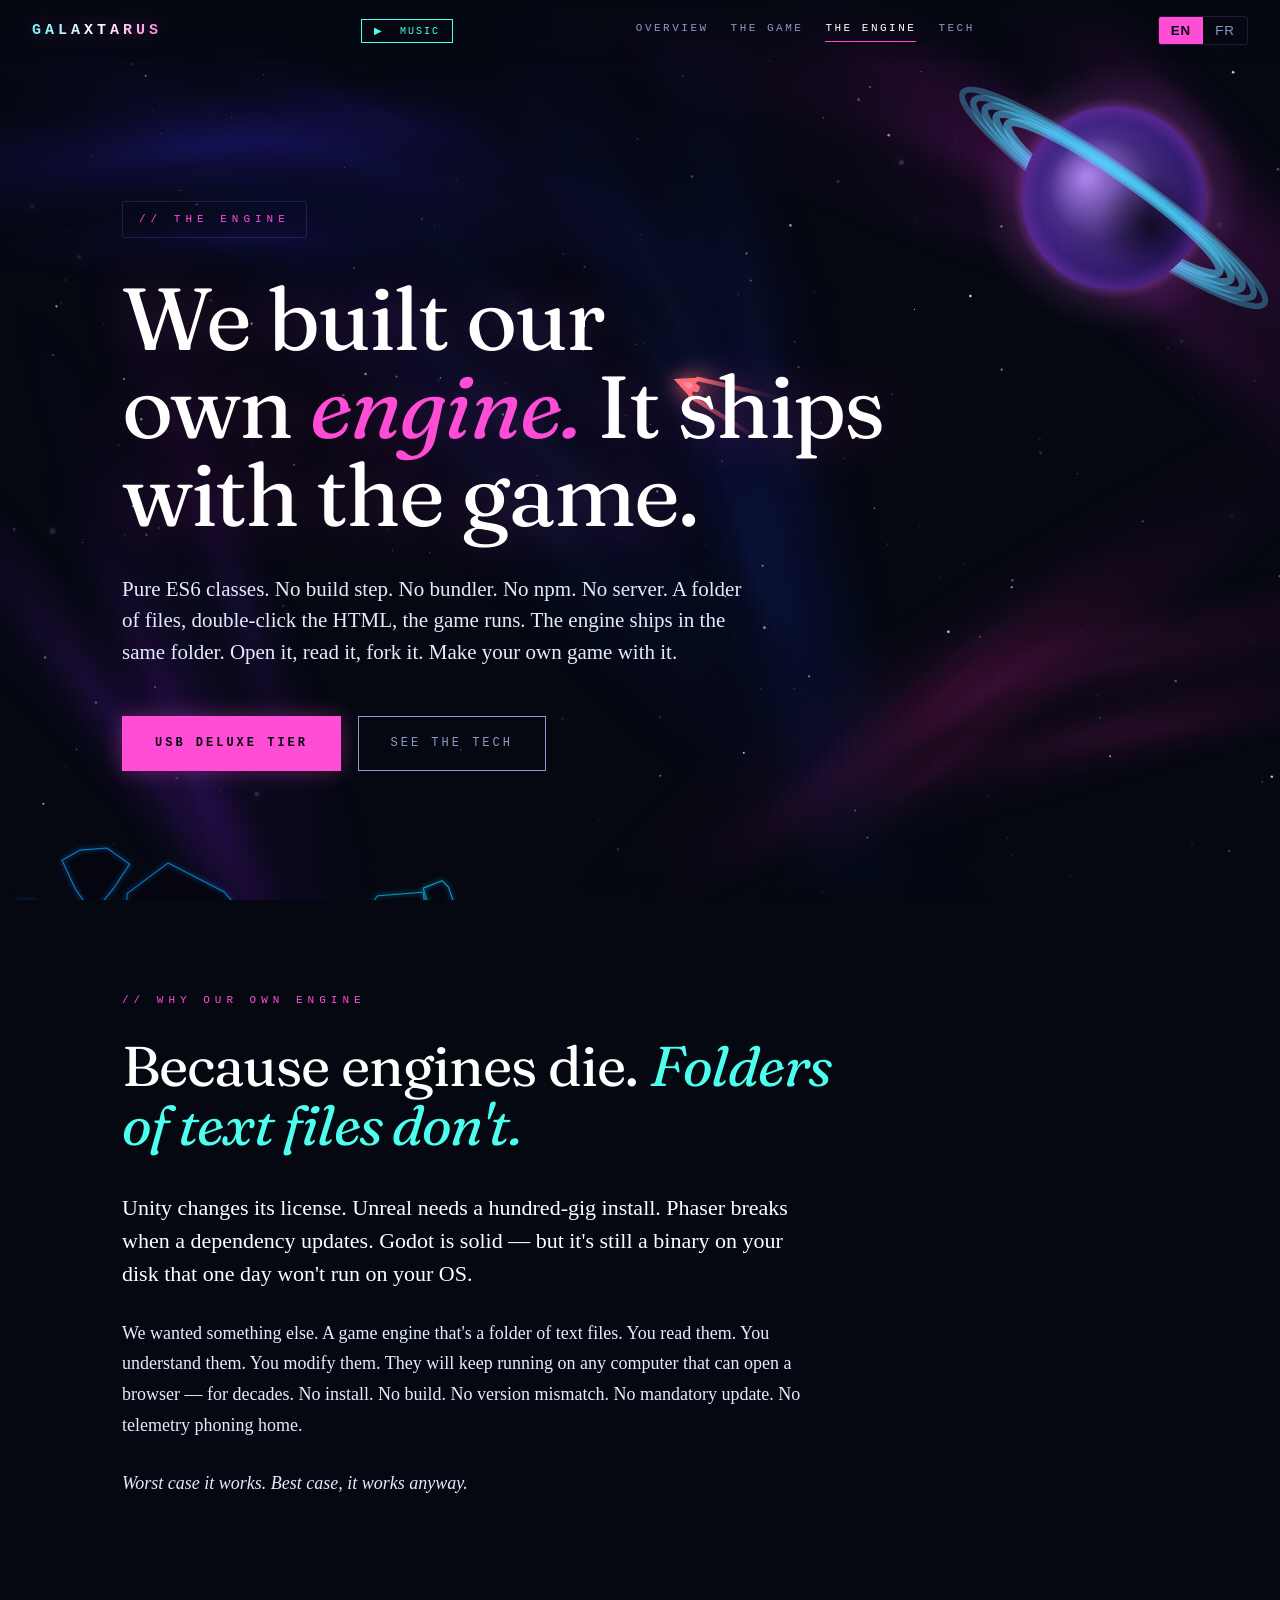
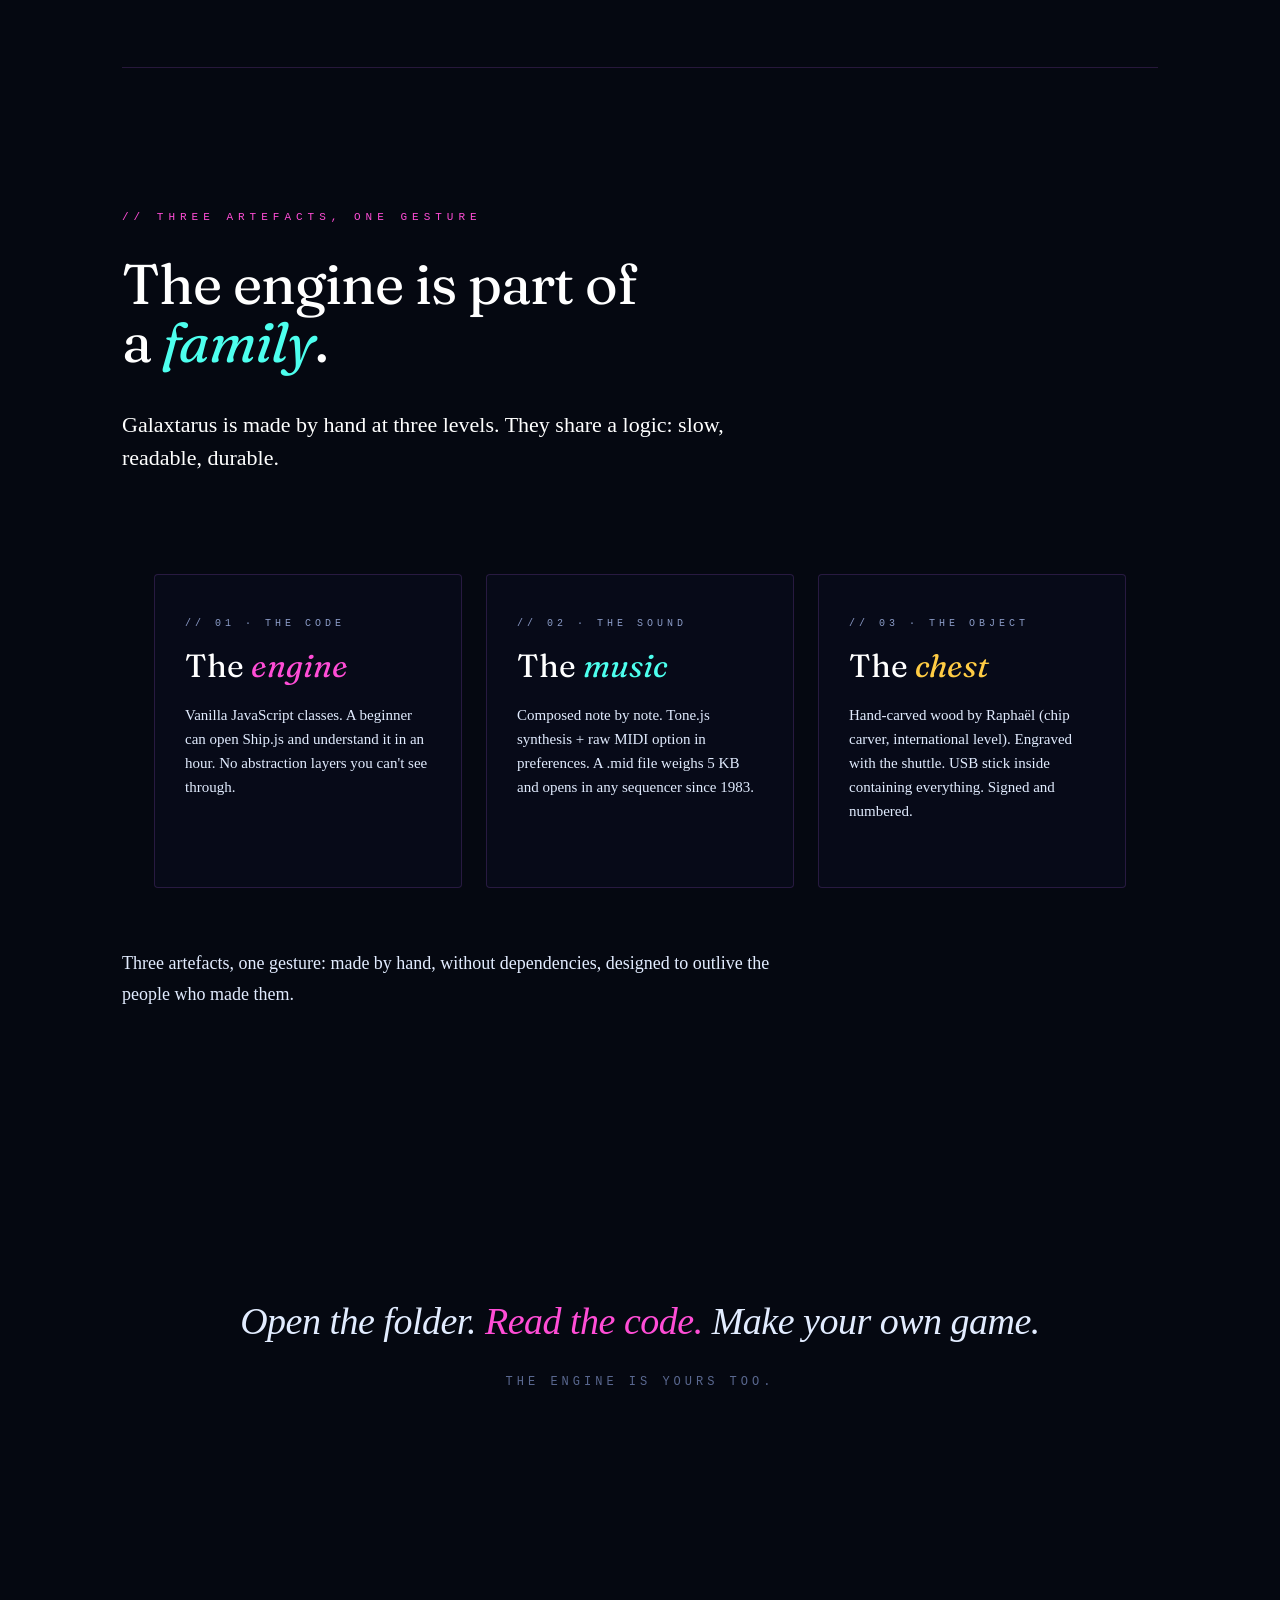
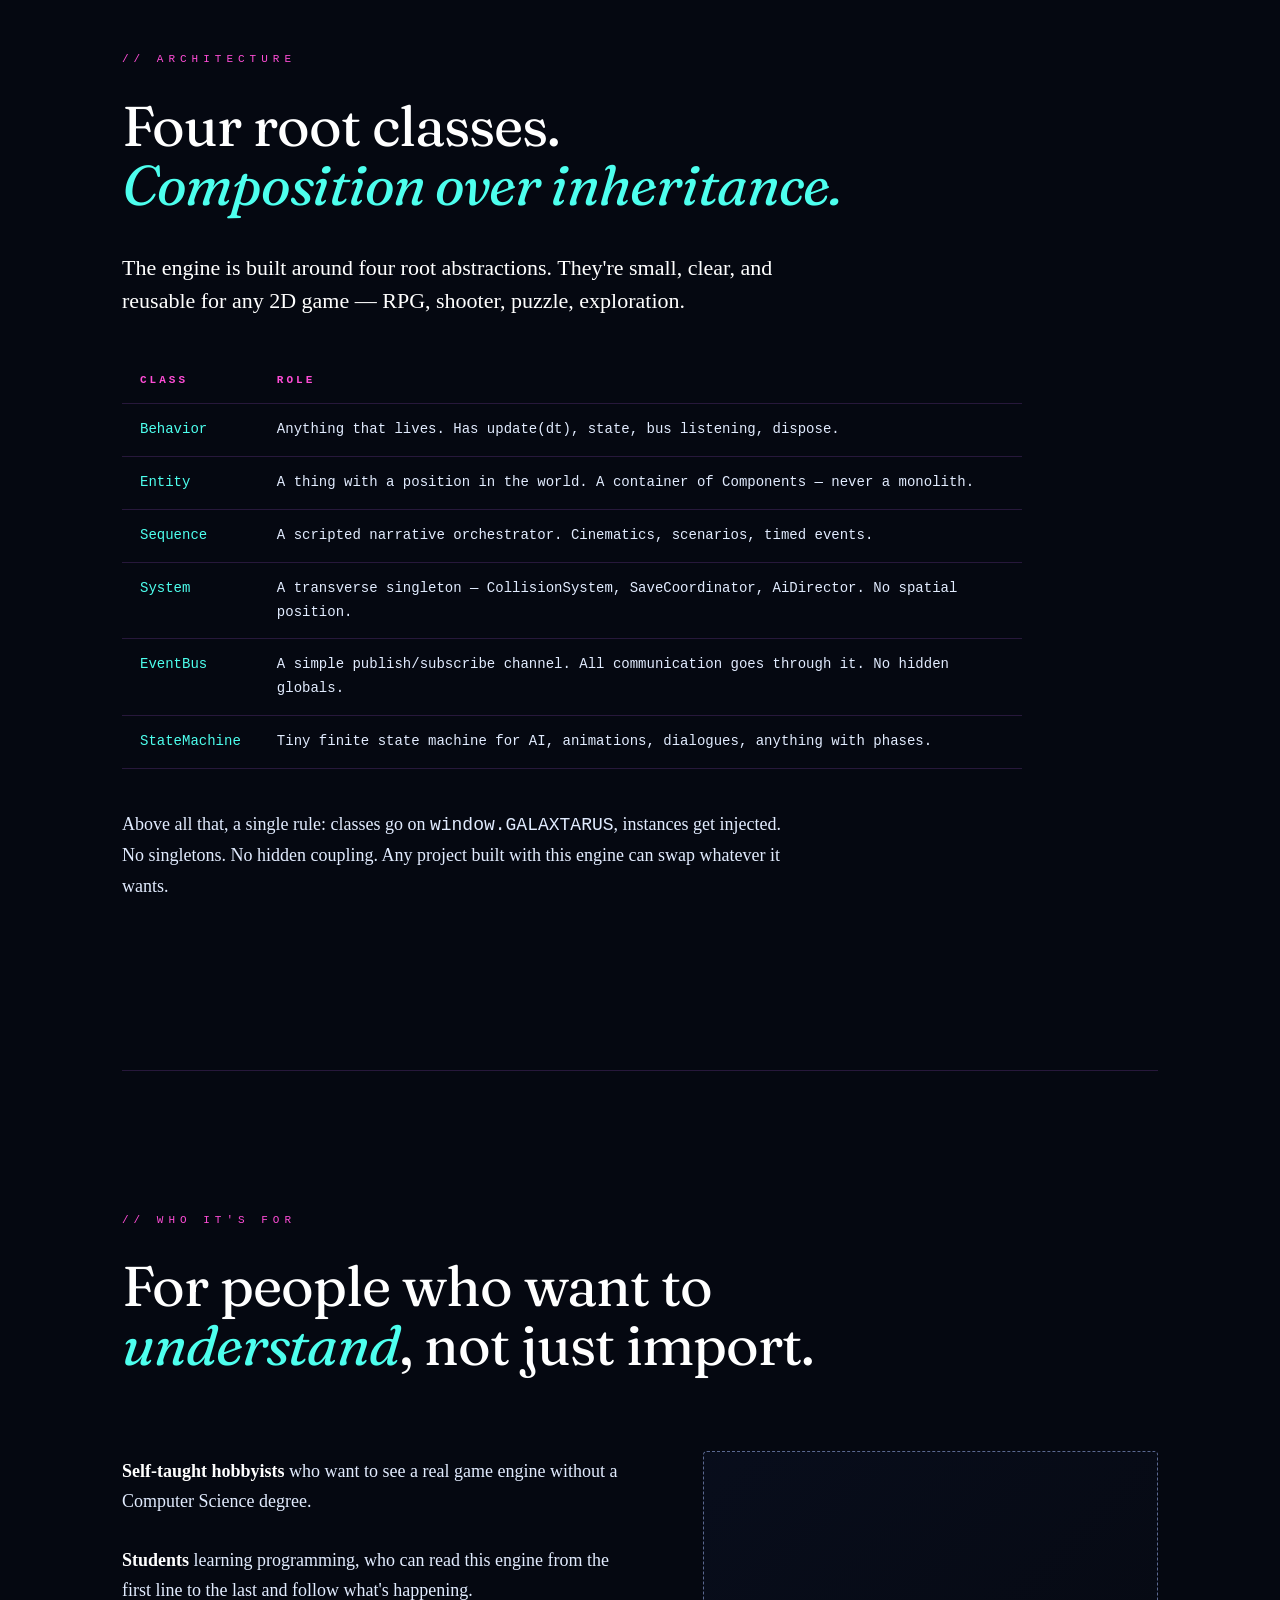
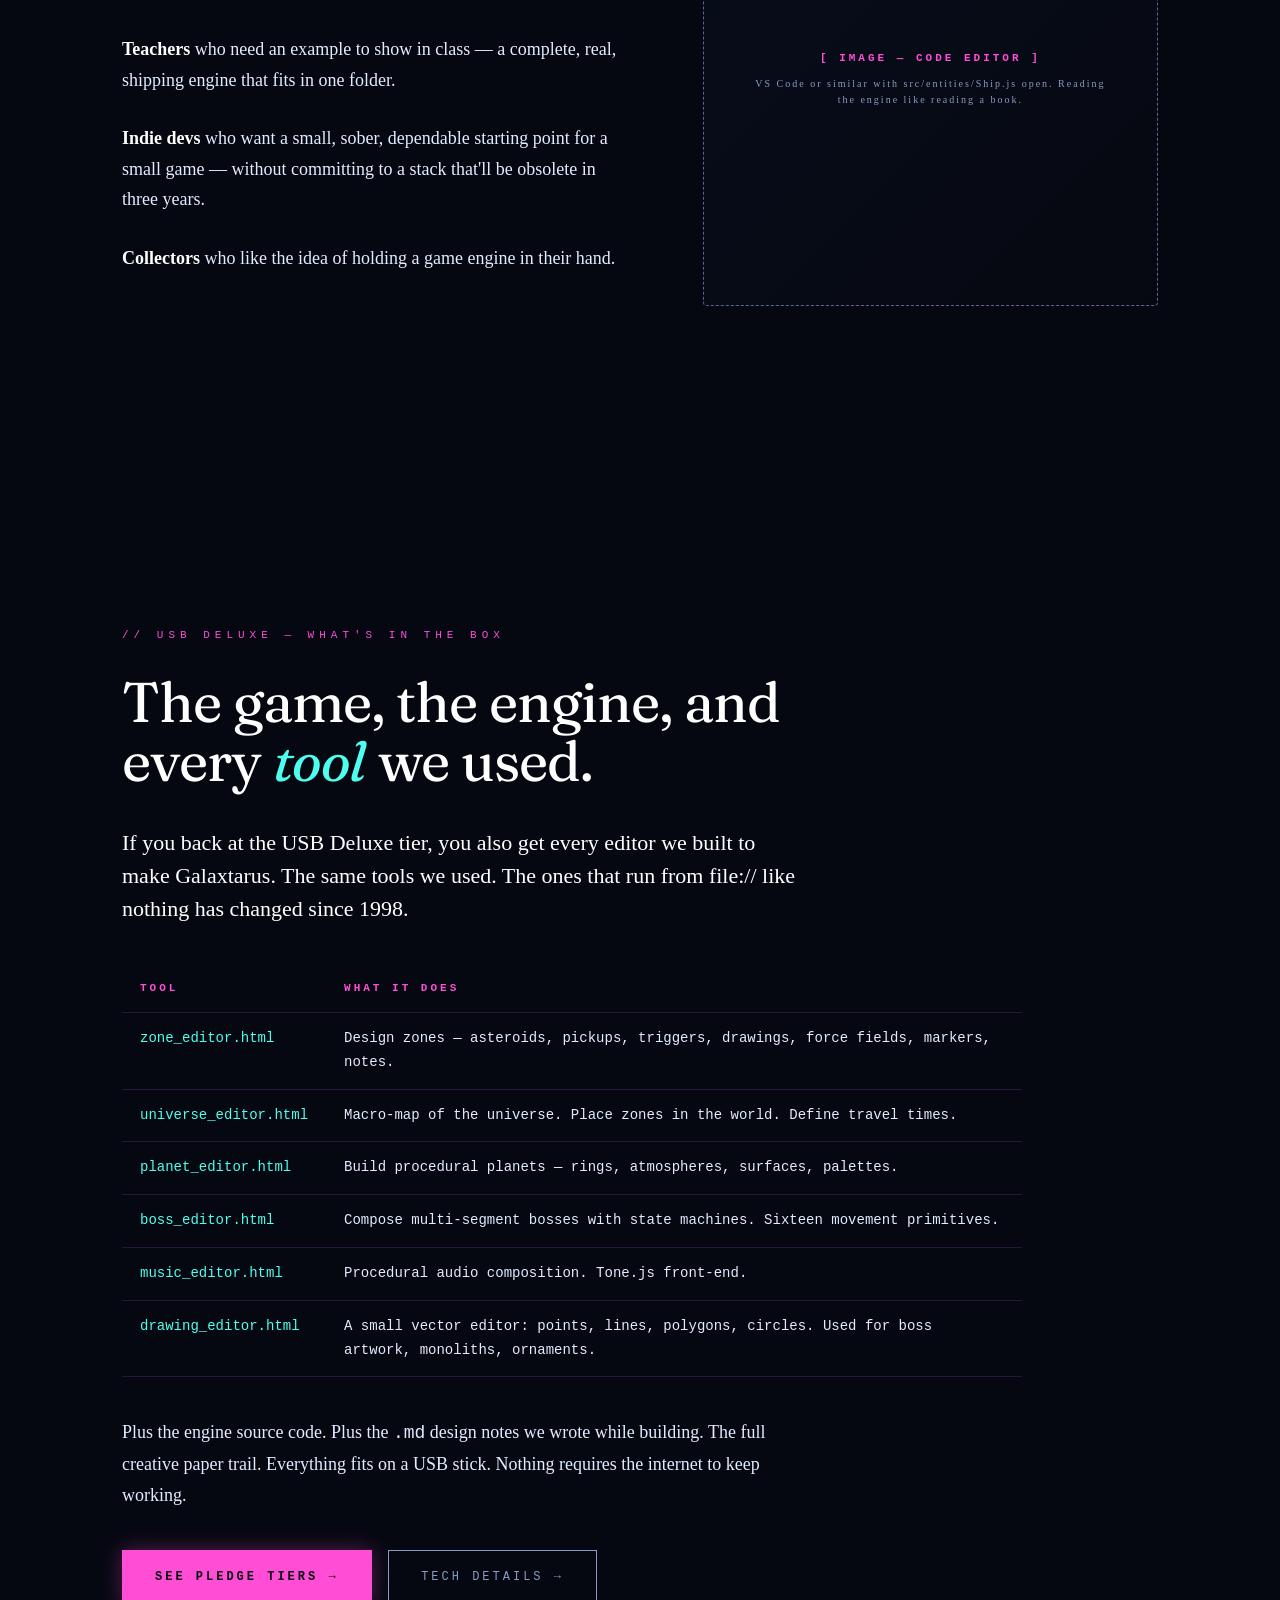
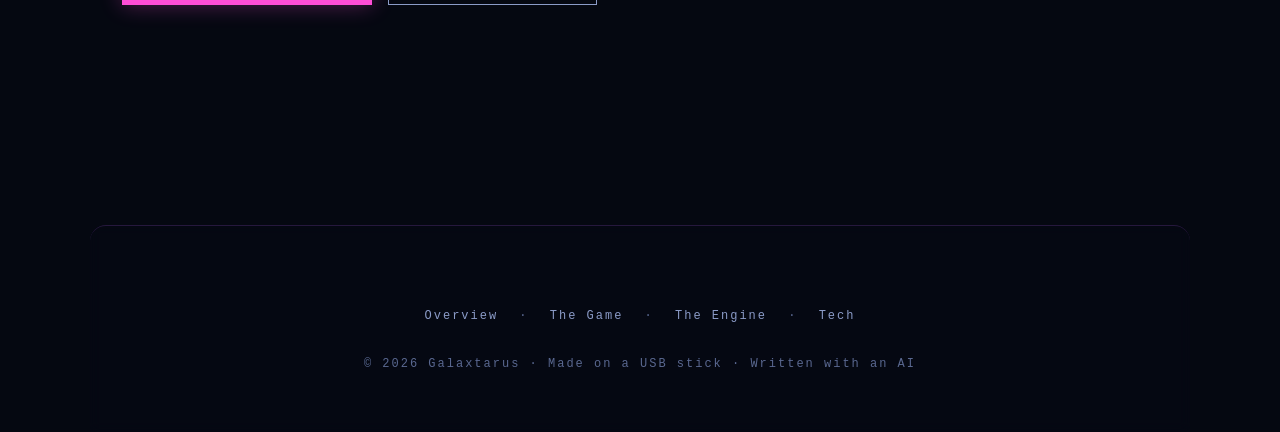
==== commit 52be197f: "Add files via upload" ====
--- a/engine.html
+++ b/engine.html
@@ -5,11 +5,41 @@
 <meta name="viewport" content="width=device-width, initial-scale=1.0" />
 <title>Galaxtarus — The Engine</title>
 <link rel="stylesheet" href="styles.css" />
+<style>
+  /* NEBULA CANVAS */
+  #nebula-bg {
+    position: fixed; top: 0; left: 0;
+    width: 100%; height: 100%;
+    pointer-events: none; z-index: 0;
+  }
+  /* ensure structural elements sit above canvas */
+  nav.top, section, .paths, .pullquote, .divider, footer, .engine-strip {
+    position: relative; z-index: 1;
+  }
+  /* MUSIC BUTTON in nav */
+  .music-btn {
+    background: transparent;
+    border: 1px solid var(--cyan);
+    color: var(--cyan);
+    font-family: 'Consolas', monospace;
+    font-size: 10px; letter-spacing: 2px;
+    padding: 5px 12px; cursor: pointer;
+    text-transform: uppercase; transition: all 0.2s;
+    margin-left: 16px; white-space: nowrap;
+  }
+  .music-btn:hover { background: var(--cyan); color: var(--bg-0); }
+  /* FADE-IN on scroll */
+  .fade-in { opacity: 0; transform: translateY(24px); transition: opacity 0.65s ease, transform 0.65s ease; }
+  .fade-in.visible { opacity: 1; transform: translateY(0); }
+</style>
 </head>
 <body>
 
+<canvas id="nebula-bg"></canvas>
+
 <nav class="top">
   <div class="brand"><a href="index.html"><b>GALAXTARUS</b></a></div>
+  <button id="btn-music" class="music-btn" onclick="toggleMusic()">&#9654; &nbsp;MUSIC</button>
   <div class="center">
     <a href="index.html" data-en="Overview" data-fr="Accueil">Overview</a>
     <a href="game.html" data-en="The Game" data-fr="Le Jeu">The Game</a>
@@ -172,6 +202,36 @@
   <div data-en="© 2026 Galaxtarus · Made on a USB stick · Written with an AI" data-fr="© 2026 Galaxtarus · Fabriqué sur une clé USB · Écrit avec une IA">© 2026 Galaxtarus · Made on a USB stick · Written with an AI</div>
 </footer>
 
+<script src="../galaxtarus_oop/src/audio/AudioManager.js"></script>
+<script src="../galaxtarus_oop/src/audio/MusicPlayer.js"></script>
+<script src="../galaxtarus_oop/assets/audio/music/theme_galaxtarus.js"></script>
 <script src="i18n.js"></script>
+<script src="music.js"></script>
+<script src="nebula.js"></script>
+<script>
+  // ── Parallax hero ────────────────────────────────────────────────────────
+  (function () {
+    var heroH1  = document.querySelector('.hero h1');
+    var heroTag = document.querySelector('.hero .tag');
+    var heroPill = document.querySelector('.hero .pill');
+    window.addEventListener('scroll', function () {
+      var sy = window.pageYOffset || window.scrollY;
+      if (heroH1)   heroH1.style.transform   = 'translateY(' + (sy * 0.14) + 'px)';
+      if (heroTag)  heroTag.style.transform  = 'translateY(' + (sy * 0.08) + 'px)';
+      if (heroPill) heroPill.style.transform = 'translateY(' + (sy * 0.05) + 'px)';
+    }, { passive: true });
+  })();
+
+  // ── Fade-in on scroll ────────────────────────────────────────────────────
+  (function () {
+    var els = document.querySelectorAll('section, .path, .pullquote, table.spec tr');
+    var obs = new IntersectionObserver(function (entries) {
+      entries.forEach(function (e) {
+        if (e.isIntersecting) { e.target.classList.add('visible'); obs.unobserve(e.target); }
+      });
+    }, { threshold: 0.08 });
+    els.forEach(function (el) { el.classList.add('fade-in'); obs.observe(el); });
+  })();
+</script>
 </body>
 </html>
--- a/styles.css
+++ b/styles.css
@@ -38,14 +38,27 @@
   background: linear-gradient(180deg, rgba(5,8,17,0.92) 0%, rgba(5,8,17,0) 100%);
   backdrop-filter: blur(4px);
 }
-nav.top .brand { font-family: 'Consolas', monospace; font-size: 13px; letter-spacing: 4px; color: var(--magenta); text-transform: uppercase; }
+nav.top .brand { font-family: 'Consolas', monospace; font-size: 15px; letter-spacing: 4px; color: var(--magenta); text-transform: uppercase; }
 nav.top .brand a { color: var(--magenta); }
-nav.top .brand b { color: #fff; font-weight: 700; }
+nav.top .brand b {
+  color: #fff;                              /* repli si background-clip non supporté */
+  font-weight: 700;
+  background: linear-gradient(100deg, #6ef3ff 0%, #ffffff 50%, #ff7de0 100%);
+  -webkit-background-clip: text;
+  background-clip: text;
+  -webkit-text-fill-color: transparent;
+  filter: drop-shadow(0 0 9px rgba(255, 77, 214, 0.32));
+}
 nav.top .brand a:hover, nav.top .brand a:hover b { color: var(--cyan); }
-nav.top .center { display: flex; gap: 28px; font-family: 'Consolas', monospace; font-size: 11px; letter-spacing: 3px; text-transform: uppercase; }
+nav.top .center { display: flex; gap: 22px; font-family: 'Consolas', monospace; font-size: 11px; letter-spacing: 2.5px; text-transform: uppercase; }
 nav.top .center a { color: var(--ink-dim); padding-bottom: 4px; }
 nav.top .center a.active { color: #fff; border-bottom: 1px solid var(--magenta); }
 nav.top .center a:hover { color: #fff; }
+/* Onglets de nav : AUCUN encadré de focus (ni souris ni clavier) */
+nav.top .center a:focus, nav.top .center a:focus-visible { outline: none; }
+/* Ailleurs : pas d'encadré à la souris, mais conservé au clavier (accessibilité) */
+a:focus:not(:focus-visible),
+button:focus:not(:focus-visible) { outline: none; }
 
 .lang-toggle { display: inline-flex; border: 1px solid var(--border); border-radius: 3px; font-family: 'Consolas', monospace; font-size: 11px; overflow: hidden; }
 .lang-toggle button { background: transparent; color: var(--ink-dim); border: 0; padding: 6px 12px; cursor: pointer; letter-spacing: 1px; }
@@ -80,14 +93,16 @@
 
 .cta {
   display: inline-block; padding: 16px 32px;
-  background: transparent; border: 1px solid var(--magenta);
-  color: var(--magenta); font-family: 'Consolas', monospace;
+  background: var(--magenta); border: 1px solid var(--magenta);
+  color: var(--bg-0); font-family: 'Consolas', monospace; font-weight: 700;
   letter-spacing: 3px; font-size: 12px; text-transform: uppercase;
   transition: all 0.25s; cursor: pointer; margin-right: 12px;
-}
-.cta:hover { background: var(--magenta); color: var(--bg-0); box-shadow: 0 0 32px rgba(255,77,214,0.5); }
-.cta.ghost { border-color: var(--ink-dim); color: var(--ink-dim); }
-.cta.ghost:hover { border-color: var(--cyan); background: transparent; color: var(--cyan); box-shadow: none; }
+  box-shadow: 0 0 22px rgba(255,77,214,0.32);
+}
+.cta:hover { background: #ff66de; border-color: #ff66de; color: var(--bg-0); box-shadow: 0 0 36px rgba(255,77,214,0.6); transform: translateY(-2px); }
+/* Secondaire « ghost » : contour discret, sans remplissage ni lueur */
+.cta.ghost { background: transparent; border-color: var(--ink-dim); color: var(--ink-dim); font-weight: 400; box-shadow: none; }
+.cta.ghost:hover { border-color: var(--cyan); background: transparent; color: var(--cyan); box-shadow: none; transform: translateY(-2px); }
 
 /* THREE PATHS (index) */
 .paths { display: grid; grid-template-columns: repeat(3, 1fr); gap: 24px; margin: 100px auto 60px; max-width: 1100px; padding: 0 32px; }
@@ -164,8 +179,13 @@
 .tier.signature .price { color: var(--yellow); }
 
 /* FOOTER */
-footer { padding: 80px 32px 60px; border-top: 1px solid var(--border); text-align: center; color: var(--ink-deep); font-family: 'Consolas', monospace; font-size: 12px; letter-spacing: 2px; max-width: 1100px; margin: 80px auto 0; }
+footer { padding: 80px 32px 60px; border-top: 1px solid var(--border); text-align: center; color: var(--ink-deep); font-family: 'Consolas', monospace; font-size: 12px; letter-spacing: 2px; max-width: 1100px; margin: 80px auto 0; background: rgba(6, 9, 20, 0.6); -webkit-backdrop-filter: blur(6px); backdrop-filter: blur(6px); border-radius: 16px 16px 0 0; }
 footer .pages { margin-bottom: 28px; }
+footer .credit { margin-bottom: 10px; color: var(--ink-deep); }
+footer .credit .credit-name {
+  color: var(--cyan); transition: text-shadow 0.3s ease;
+}
+footer .credit:hover .credit-name { text-shadow: 0 0 14px rgba(77, 255, 238, 0.6); }
 footer .pages a { margin: 0 12px; color: var(--ink-dim); }
 footer .pages a:hover { color: #fff; }
 footer .links { margin-bottom: 28px; }
@@ -173,6 +193,7 @@
 
 /* RESPONSIVE */
 @media (max-width: 820px) {
+  footer { -webkit-backdrop-filter: none; backdrop-filter: none; background: rgba(6, 9, 20, 0.82); }
   section { padding: 80px 24px; }
   .hero h1 { font-size: 48px; }
   .hero .tag { font-size: 17px; }
@@ -214,3 +235,1068 @@
   95% { transform: translate(-1px, 0); }
   96% { transform: translate(0, 1px); }
 }
+
+/* ───────────────────────────────────────────────────────────────────────────
+   Lueur cinématique sur les accents des titres.
+   Pur text-shadow sur les mots colorés (magenta / cyan / jaune) des h1, h2,
+   titres de cartes et pullquote. AUCUN transform, AUCUN changement de taille
+   → un élément ne peut jamais passer au-dessus d'un autre (pas de déplacement).
+   Lent et discret (« subtil & cinématique »), les trois couleurs respirent en
+   décalé. Coupé si l'utilisateur réduit les animations (prefers-reduced-motion).
+   ─────────────────────────────────────────────────────────────────────────── */
+@keyframes glowMagenta {
+  0%, 100% { text-shadow: 0 0 14px rgba(255, 77, 214, 0.35); }
+  50%      { text-shadow: 0 0 32px rgba(255, 77, 214, 0.90),
+                          0 0 64px rgba(192, 101, 255, 0.45); }
+}
+@keyframes glowCyan {
+  0%, 100% { text-shadow: 0 0 14px rgba(77, 255, 238, 0.32); }
+  50%      { text-shadow: 0 0 32px rgba(77, 255, 238, 0.85),
+                          0 0 64px rgba(77, 255, 238, 0.40); }
+}
+@keyframes glowYellow {
+  0%, 100% { text-shadow: 0 0 14px rgba(255, 204, 68, 0.32); }
+  50%      { text-shadow: 0 0 30px rgba(255, 204, 68, 0.80),
+                          0 0 58px rgba(255, 204, 68, 0.38); }
+}
+
+/* Accents magenta (titres, kickers, flèches de cartes) */
+.hero h1 em,
+section h2 .pink,
+.path .ptitle em,
+.pullquote .accent,
+section .kicker,
+.path .parrow {
+  animation: glowMagenta 5s ease-in-out infinite;
+}
+/* Accents cyan (déphasés) */
+.hero h1 .cyan,
+section h2 em,
+.path .ptitle .cyan {
+  animation: glowCyan 5.5s ease-in-out infinite 0.8s;
+}
+/* Accents jaune (déphasés) */
+.hero h1 .yellow,
+section h2 .yellow,
+.path .ptitle .yellow {
+  animation: glowYellow 6s ease-in-out infinite 1.6s;
+}
+
+@media (prefers-reduced-motion: reduce) {
+  .hero h1 em, .hero h1 .cyan, .hero h1 .yellow,
+  section h2 em, section h2 .pink, section h2 .yellow,
+  .path .ptitle em, .path .ptitle .cyan, .path .ptitle .yellow,
+  .pullquote .accent, section .kicker, .path .parrow { animation: none; }
+}
+
+/* ───────────────────────────────────────────────────────────────────────────
+   Contact — bloc footer. Liens temporaires (href="#"), aucun formulaire :
+   uniquement des liens (mailto/réseaux) → 100 % compatible file:// / clé USB.
+   Pastilles monoline ; au survol : halo coloré + léger soulèvement + balayage
+   lumineux. La couleur d'accent de chaque lien est passée via la variable --c.
+   ─────────────────────────────────────────────────────────────────────────── */
+footer .contact { margin-bottom: 36px; }
+footer .contact-kicker {
+  display: block; font-size: 10px; letter-spacing: 5px;
+  color: var(--ink-deep); text-transform: uppercase; margin-bottom: 20px;
+}
+footer .contact-links {
+  display: flex; flex-wrap: wrap; gap: 14px; justify-content: center;
+}
+footer .contact-link {
+  --c: var(--cyan);
+  position: relative; overflow: hidden;
+  display: inline-flex; align-items: center; gap: 9px;
+  padding: 10px 18px;
+  border: 1px solid var(--border); border-radius: 999px;
+  background: rgba(10, 17, 36, 0.35);
+  color: var(--ink-dim);
+  font-family: 'Consolas', monospace; font-size: 11px;
+  letter-spacing: 2px; text-transform: uppercase;
+  transition: color 0.3s ease, border-color 0.3s ease,
+              background 0.3s ease, box-shadow 0.45s ease,
+              transform 0.35s cubic-bezier(0.16, 1, 0.3, 1);
+}
+footer .contact-link svg {
+  width: 16px; height: 16px;
+  fill: none; stroke: currentColor; stroke-width: 1.6;
+  stroke-linecap: round; stroke-linejoin: round;
+  transition: transform 0.45s cubic-bezier(0.16, 1, 0.3, 1);
+}
+footer .contact-link::after {
+  content: ''; position: absolute; inset: 0; pointer-events: none;
+  background: linear-gradient(105deg, transparent 42%,
+              rgba(255, 255, 255, 0.10) 50%, transparent 58%);
+  transform: translateX(-120%); transition: transform 0.6s ease;
+}
+footer .contact-link:hover {
+  color: #fff; border-color: var(--c);
+  background: rgba(10, 17, 36, 0.7);
+  box-shadow: 0 0 0 1px var(--c),
+              0 8px 30px -10px var(--c),
+              inset 0 0 20px -12px var(--c);
+  transform: translateY(-3px);
+}
+footer .contact-link:hover svg { transform: scale(1.12) rotate(-5deg); }
+footer .contact-link:hover::after { transform: translateX(120%); }
+footer .contact-note {
+  display: block; margin-top: 22px;
+  font-size: 10px; letter-spacing: 3px; color: var(--ink-deep);
+  text-transform: uppercase; opacity: 0.7;
+}
+@media (max-width: 600px) {
+  footer .contact-links { gap: 10px; }
+  footer .contact-link { padding: 9px 14px; font-size: 10px; }
+}
+
+/* ───────────────────────────────────────────────────────────────────────────
+   Pager — navigation section par section (colonne de points, à gauche).
+   Pattern "full-page" : point actif = position courante ; clic = saut ;
+   survol = libellé de la section. Points générés en JS (index.html).
+   ─────────────────────────────────────────────────────────────────────────── */
+.pager {
+  position: fixed; left: 26px; top: 50%; transform: translateY(-50%);
+  z-index: 90; display: flex; flex-direction: column; gap: 22px;
+  align-items: flex-start;
+}
+.pager-dot {
+  position: relative; width: 11px; height: 11px; padding: 0;
+  border: 1px solid var(--ink-deep); border-radius: 50%;
+  background: transparent; cursor: pointer;
+  transition: border-color 0.3s ease, background 0.3s ease,
+              box-shadow 0.4s ease, transform 0.3s cubic-bezier(0.16, 1, 0.3, 1);
+}
+.pager-dot:hover { border-color: var(--cyan); transform: scale(1.25); }
+.pager-dot.active {
+  border-color: var(--cyan); background: var(--cyan);
+  box-shadow: 0 0 0 4px rgba(77, 255, 238, 0.12), 0 0 14px rgba(77, 255, 238, 0.6);
+}
+.pager-label {
+  position: absolute; left: 22px; top: 50%;
+  transform: translateY(-50%) translateX(-6px);
+  white-space: nowrap; pointer-events: none;
+  max-width: 210px; overflow: hidden; text-overflow: ellipsis;
+  font-family: 'Consolas', monospace; font-size: 10px; letter-spacing: 2px;
+  text-transform: uppercase; color: var(--ink-dim);
+  background: rgba(5, 8, 17, 0.62); -webkit-backdrop-filter: blur(4px); backdrop-filter: blur(4px);
+  padding: 4px 9px; border: 1px solid var(--border); border-radius: 4px;
+  opacity: 0;
+  transition: opacity 0.25s ease, transform 0.25s cubic-bezier(0.16, 1, 0.3, 1),
+              color 0.25s ease, border-color 0.25s ease;
+}
+/* Titre révélé uniquement au survol du point (sinon redondant avec le grand titre) */
+.pager-dot:hover .pager-label {
+  opacity: 1; transform: translateY(-50%) translateX(0);
+  pointer-events: auto; cursor: pointer;
+  color: var(--cyan); border-color: var(--cyan);
+}
+@media (max-width: 720px) {
+  .pager { left: 12px; gap: 13px; }
+  .pager-label { display: none; }
+}
+
+/* ───────────────────────────────────────────────────────────────────────────
+   Reveal au scroll — se REJOUE à chaque passage, variante tirée au hasard.
+   Transform / opacity / filter / clip uniquement : la place de l'élément reste
+   réservée (aucun reflow) et il apparaît en fondu pendant qu'il bouge.
+   .rv = état caché ; .rv.in = état visible ; .rv-noanim = reset instantané.
+   ─────────────────────────────────────────────────────────────────────────── */
+.rv {
+  opacity: 0; will-change: opacity, transform, filter, clip-path;
+  transition: opacity 0.7s cubic-bezier(0.16, 1, 0.3, 1),
+              transform 0.7s cubic-bezier(0.16, 1, 0.3, 1),
+              filter 0.7s cubic-bezier(0.16, 1, 0.3, 1),
+              clip-path 0.8s cubic-bezier(0.16, 1, 0.3, 1);
+}
+/* clip-path : insets verticaux NÉGATIFs → la zone de découpe dépasse la boîte
+   en haut et en bas, donc les descendantes (g, y, j en italique) ne sont JAMAIS
+   coupées, quelle que soit la hauteur de ligne ou le navigateur. */
+.rv.in { opacity: 1; transform: none; filter: none; clip-path: inset(-0.3em 0 -0.5em 0); }
+.rv-noanim { transition: none !important; }
+
+.rv-up      { transform: translateY(32px); }
+.rv-down    { transform: translateY(-30px); }
+.rv-left    { transform: translateX(-38px); }
+.rv-right   { transform: translateX(38px); }
+.rv-zoom    { transform: scale(0.90); }
+.rv-zoombig { transform: scale(0.74); filter: blur(6px); }
+.rv-blur    { filter: blur(13px); }
+.rv-rot     { transform: rotate(-5deg) scale(0.92); }
+.rv-rise    { transform: translateY(40px); filter: blur(9px); }
+.rv-flip    { transform: perspective(900px) rotateX(24deg); transform-origin: top center; }
+.rv-wipe    { clip-path: inset(-0.3em 100% -0.5em 0); }
+
+@media (prefers-reduced-motion: reduce) {
+  .rv, .rv.in {
+    opacity: 1 !important; transform: none !important;
+    filter: none !important; clip-path: none !important; transition: none !important;
+  }
+}
+
+/* ───────────────────────────────────────────────────────────────────────────
+   Graphique à barres (SVG vanilla). Les barres montent depuis zéro quand le
+   graphique entre à l'écran (classe .in posée en JS), et se rejouent à chaque
+   passage. Construit par le builder dans index.html.
+   ─────────────────────────────────────────────────────────────────────────── */
+.chart { max-width: 640px; margin: 8px auto 0; }
+.chart svg { width: 100%; height: auto; display: block; overflow: visible; }
+.chart .grid { stroke: rgba(192, 101, 255, 0.12); stroke-width: 1; }
+.chart .axis { stroke: rgba(192, 101, 255, 0.40); stroke-width: 1.5; }
+.chart .ylab { fill: var(--ink-deep); font-family: 'Consolas', monospace; font-size: 12px; }
+.chart .xlab { fill: var(--ink-dim);  font-family: 'Consolas', monospace; font-size: 13px; letter-spacing: 1px; }
+.chart .bar {
+  transform: scaleY(0); transform-box: fill-box; transform-origin: bottom;
+  transition: transform 0.9s cubic-bezier(0.16, 1, 0.3, 1);
+}
+.chart.in .bar { transform: scaleY(1); }
+.chart .bar-val {
+  fill: #fff; font-family: 'Consolas', monospace; font-size: 13px; font-weight: 700;
+  opacity: 0; transition: opacity 0.45s ease;
+}
+.chart.in .bar-val { opacity: 1; }
+@media (prefers-reduced-motion: reduce) {
+  .chart .bar { transform: scaleY(1) !important; transition: none !important; }
+  .chart .bar-val { opacity: 1 !important; transition: none !important; }
+}
+
+/* ───────────────────────────────────────────────────────────────────────────
+   Menu mobile (hamburger). Le bouton et le panneau n'existent QUE sous 820px —
+   au-dessus (desktop), tout est masqué et la nav classique reste identique.
+   ─────────────────────────────────────────────────────────────────────────── */
+.nav-burger {
+  display: none;            /* masqué sur desktop */
+  width: 40px; height: 40px; padding: 0;
+  flex-direction: column; align-items: center; justify-content: center; gap: 5px;
+  background: transparent; border: 1px solid var(--border); border-radius: 7px;
+  cursor: pointer; position: relative; z-index: 101;
+}
+.nav-burger span {
+  display: block; width: 19px; height: 2px; border-radius: 2px;
+  background: var(--ink); transition: transform 0.3s ease, opacity 0.3s ease;
+}
+.nav-burger.open span:nth-child(1) { transform: translateY(7px) rotate(45deg); }
+.nav-burger.open span:nth-child(2) { opacity: 0; }
+.nav-burger.open span:nth-child(3) { transform: translateY(-7px) rotate(-45deg); }
+
+.mobile-menu {
+  position: fixed; inset: 0; z-index: 95;
+  display: flex; flex-direction: column; align-items: center; justify-content: center; gap: 30px;
+  background: rgba(5, 8, 17, 0.96); backdrop-filter: blur(10px);
+  opacity: 0; visibility: hidden;
+  transition: opacity 0.32s ease, visibility 0.32s ease;
+}
+.mobile-menu.open { opacity: 1; visibility: visible; }
+.mobile-menu a {
+  font-family: 'Consolas', monospace; font-size: 24px; letter-spacing: 4px;
+  text-transform: uppercase; color: var(--ink-dim);
+  transition: color 0.25s ease, text-shadow 0.3s ease, transform 0.3s cubic-bezier(0.16, 1, 0.3, 1);
+}
+.mobile-menu a:hover, .mobile-menu a.active {
+  color: #fff; text-shadow: 0 0 28px rgba(255, 77, 214, 0.55);
+}
+.mobile-menu a.active { transform: scale(1.06); }
+
+@media (max-width: 820px) {
+  .nav-burger { display: flex; }
+}
+@media (min-width: 821px) {
+  .mobile-menu { display: none; }   /* sécurité : jamais sur desktop */
+}
+
+/* ───────────────────────────────────────────────────────────────────────────
+   Barre de défilement aux couleurs du site (au lieu de la grise du navigateur).
+   Firefox : scrollbar-color / -width. Chrome / Edge / Safari : ::-webkit-*.
+   ─────────────────────────────────────────────────────────────────────────── */
+/* Firefox uniquement : sinon Chrome 121+ utiliserait ce style standard et
+   ignorerait les ::-webkit-* riches ci-dessous (dégradé, survol, épaisseur). */
+@supports (-moz-appearance: none) {
+  html {
+    scrollbar-color: var(--magenta) var(--bg-1);   /* pouce / piste */
+    scrollbar-width: thin;
+  }
+}
+::-webkit-scrollbar { width: 12px; height: 12px; }
+::-webkit-scrollbar-track { background: var(--bg-1); }
+::-webkit-scrollbar-thumb {
+  background: linear-gradient(180deg, var(--magenta), var(--magenta-glow));
+  border-radius: 10px;
+  border: 3px solid var(--bg-0);                  /* marge sombre autour du pouce */
+}
+::-webkit-scrollbar-thumb:hover {
+  background: linear-gradient(180deg, var(--cyan), var(--magenta));
+}
+::-webkit-scrollbar-corner { background: var(--bg-1); }
+
+/* ───────────────────────────────────────────────────────────────────────────
+   Écran de boot rétro (intro CRT). Overlay plein écran au chargement, défilé
+   d'un log de démarrage facon BIOS, puis fondu. Géré par le JS dans index.html.
+   ─────────────────────────────────────────────────────────────────────────── */
+#boot {
+  position: fixed; inset: 0; z-index: 9999;
+  background: #02030a; color: var(--cyan);
+  font-family: 'Consolas', 'Menlo', 'Courier New', monospace;
+  font-size: 14px; line-height: 1.7;
+  padding: 8vh 8vw; overflow: hidden;
+  transition: opacity 0.6s ease;
+}
+#boot.done { opacity: 0; pointer-events: none; }
+#boot-log {
+  margin: 0; white-space: pre-wrap;
+  text-shadow: 0 0 8px rgba(77, 255, 238, 0.6);
+}
+#boot .ok   { color: #6effc0; }
+#boot .warn { color: var(--yellow); }
+#boot .cursor {
+  display: inline-block; width: 9px; height: 15px; margin-left: 4px;
+  vertical-align: -2px; background: var(--cyan);
+  box-shadow: 0 0 10px rgba(77, 255, 238, 0.8);
+  animation: bootBlink 1s steps(1) infinite;
+}
+#boot .skip {
+  position: absolute; bottom: 5vh; right: 8vw;
+  color: var(--ink-deep); font-size: 11px; letter-spacing: 2px; text-transform: uppercase;
+}
+#boot::after {   /* scanlines + vignette CRT */
+  content: ''; position: absolute; inset: 0; pointer-events: none;
+  background:
+    repeating-linear-gradient(0deg, rgba(0, 0, 0, 0.18) 0 1px, transparent 1px 3px),
+    radial-gradient(ellipse at center, transparent 55%, rgba(0, 0, 0, 0.5) 100%);
+  animation: bootFlicker 4s infinite;
+}
+@keyframes bootBlink   { 50% { opacity: 0; } }
+@keyframes bootFlicker { 0%, 100% { opacity: 1; } 48% { opacity: 0.93; } 50% { opacity: 0.86; } 52% { opacity: 0.96; } }
+@media (prefers-reduced-motion: reduce) {
+  #boot .cursor, #boot::after { animation: none; }
+}
+
+/* ───────────────────────────────────────────────────────────────────────────
+   Grain de film subtil — bruit SVG (feTurbulence) en data URI, donc 100 %
+   local (file://). Overlay plein écran non cliquable, très faible opacité,
+   légèrement animé pour l'effet pellicule. Désactivé sur mobile (batterie).
+   ─────────────────────────────────────────────────────────────────────────── */
+.grain {
+  position: fixed; top: -50%; left: -50%; width: 200%; height: 200%;
+  z-index: 9998; pointer-events: none; opacity: 0.15; will-change: transform, opacity;
+  background-size: 150px 150px;
+  background-image: url("data:image/svg+xml,%3Csvg%20xmlns='http://www.w3.org/2000/svg'%20width='150'%20height='150'%3E%3Cfilter%20id='n'%3E%3CfeTurbulence%20type='fractalNoise'%20baseFrequency='0.8'%20numOctaves='3'%20stitchTiles='stitch'/%3E%3CfeColorMatrix%20type='saturate'%20values='0'/%3E%3C/filter%3E%3Crect%20width='100%25'%20height='100%25'%20filter='url(%23n)'/%3E%3C/svg%3E");
+  animation: grainShift 0.55s steps(1) infinite;
+  transition: opacity 2.5s ease;   /* opacité pilotée en JS : pulse lent + montée à l'inactivité */
+}
+@keyframes grainShift {
+  0%, 100% { transform: translate(0, 0); }
+  10% { transform: translate(-3%, -4%); }
+  20% { transform: translate(-8%, 3%); }
+  30% { transform: translate(4%, -6%); }
+  40% { transform: translate(-5%, 7%); }
+  50% { transform: translate(6%, 4%); }
+  60% { transform: translate(-7%, -3%); }
+  70% { transform: translate(3%, 6%); }
+  80% { transform: translate(-4%, -7%); }
+  90% { transform: translate(7%, -2%); }
+}
+/* L'opacité du grain (pulse lent aléatoire + montée à l'inactivité) est gérée
+   par le JS dans index.html, via la transition opacity ci-dessus. */
+@media (max-width: 820px) { .grain { display: none; } }      /* mobile : pas de grain (batterie) */
+@media (prefers-reduced-motion: reduce) { .grain { animation: none; } }
+
+/* ───────────────────────────────────────────────────────────────────────────
+   L.O.S. — l'IA pointe le museau en bas à gauche, lâche un message, se retire.
+   Caché sous l'écran (translateY), glisse en vue avec sa bulle. SVG injecté en JS.
+   ─────────────────────────────────────────────────────────────────────────── */
+#los {
+  position: fixed; left: 22px; bottom: 0; z-index: 96;
+  display: flex; flex-direction: column; align-items: flex-start; gap: 14px;
+  transform: translateY(118%) scaleY(1.06); transform-origin: bottom center;
+  pointer-events: none;
+  /* SORTIE : la bulle part d'abord, le robot attend un bon moment, puis anticipation + smear */
+  transition: transform 0.32s cubic-bezier(0.6, -0.5, 0.75, 0.1) 0.4s;
+}
+/* ENTRÉE : petit dépassement puis stabilisation (overshoot + settle) */
+#los.show {
+  transform: translateY(0) scaleY(1);
+  transition: transform 0.5s cubic-bezier(0.34, 1.56, 0.64, 1);
+}
+.los-bot {
+  width: 74px; height: 74px; cursor: pointer; pointer-events: auto;
+  filter: drop-shadow(0 0 12px rgba(77, 255, 238, 0.5));
+  animation: losBob 3s ease-in-out infinite;
+}
+.los-bot svg { width: 100%; height: 100%; display: block; overflow: visible; }
+@keyframes losBob { 0%, 100% { transform: translateY(0); } 50% { transform: translateY(-4px); } }
+.los-bubble {
+  position: relative;
+  max-width: 270px; margin-left: 20px;               /* décalée à droite : pointe entre les antennes */
+  background: #f4f7fd;                                /* bulle BD blanche */
+  border-radius: 16px 16px 16px 5px;
+  color: #0e1320;                                     /* texte noir = fort contraste */
+  font-family: 'Consolas', monospace;
+  font-size: 12.5px; line-height: 1.55; letter-spacing: 0.2px;
+  padding: 11px 15px;
+  box-shadow: 0 0 26px -4px rgba(77, 255, 238, 0.45), 0 6px 18px -8px rgba(0, 0, 0, 0.6);
+  opacity: 0; transform: translateY(16px);
+  /* SORTIE (par défaut) : la bulle = la parole, elle s'efface vite et EN PREMIER */
+  transition: opacity 0.22s ease, transform 0.28s ease;
+}
+/* Pointe de la bulle (blanche) qui désigne le robot, juste en dessous */
+.los-bubble::after {
+  content: ''; position: absolute; left: 18px; bottom: -6px;
+  width: 13px; height: 13px; background: #f4f7fd;
+  transform: rotate(45deg);
+}
+#los.show .los-bubble {
+  opacity: 1; transform: translateY(0);
+  /* ENTRÉE : la bulle arrive APRÈS le robot, avec ressort (retard marqué) */
+  transition: opacity 0.4s ease 0.75s,
+              transform 0.55s cubic-bezier(0.34, 1.56, 0.64, 1) 0.75s;
+}
+.los-bubble .los-name { color: var(--magenta); font-weight: 700; }
+@media (max-width: 640px) {
+  #los { left: 12px; }
+  .los-bot { width: 60px; height: 60px; }
+  .los-bubble { max-width: 200px; font-size: 11.5px; }
+}
+@media (prefers-reduced-motion: reduce) {
+  .los-bot { animation: none; }
+  #los { transition: transform 0.25s ease; transform: translateY(118%); }
+  #los.show { transform: translateY(0); transition: transform 0.25s ease; }
+}
+
+/* ───────────────────────────────────────────────────────────────────────────
+   Verre dépoli derrière les zones de texte — détache le contenu du fond animé
+   pour la lisibilité. backdrop-filter ne coûte que pour les panneaux à l'écran ;
+   coupé sur mobile (perf), compensé par un voile un peu plus opaque.
+   ─────────────────────────────────────────────────────────────────────────── */
+.view section:not(.hero),
+.view .pullquote {
+  background: rgba(7, 11, 26, 0.42);
+  -webkit-backdrop-filter: blur(5px);
+  backdrop-filter: blur(5px);
+  border: 1px solid var(--border);
+  border-radius: 16px;
+  padding: 56px 46px;
+  margin: 34px auto;
+  box-shadow: 0 12px 44px -22px rgba(0, 0, 0, 0.7);
+}
+@media (max-width: 820px) {
+  .view section:not(.hero),
+  .view .pullquote {
+    -webkit-backdrop-filter: none; backdrop-filter: none;
+    background: rgba(7, 11, 26, 0.62);   /* voile plus opaque pour compenser l'absence de blur */
+    padding: 38px 22px; margin: 22px auto;
+  }
+}
+
+/* ───────────────────────────────────────────────────────────────────────────
+   Capture email — bouton « M'alerter » dans la nav + petit popover ancré en
+   haut à droite (flèche vers le bouton). Ne couvre PAS le fond.
+   ─────────────────────────────────────────────────────────────────────────── */
+.notify-btn {
+  position: relative; overflow: hidden;
+  background: var(--magenta); border: 1px solid var(--magenta); color: var(--bg-0);
+  font-family: 'Consolas', monospace; font-size: 10px; letter-spacing: 2px; text-transform: uppercase;
+  font-weight: 700;
+  padding: 6px 14px; margin-left: 4px; border-radius: 5px; cursor: pointer; white-space: nowrap;
+  animation: notifyPulse 2.6s ease-in-out infinite;
+  transition: filter 0.2s, box-shadow 0.25s, transform 0.2s;
+}
+.notify-btn:hover {
+  filter: brightness(1.1); transform: translateY(-1px);
+  box-shadow: 0 0 22px -2px var(--magenta);
+}
+/* Reflet lumineux qui balaye le bouton toutes les ~4,5 s — attrape-œil. */
+.notify-btn::after {
+  content: ''; position: absolute; inset: 0; pointer-events: none;
+  background: linear-gradient(105deg, transparent 36%, rgba(255, 255, 255, 0.55) 50%, transparent 64%);
+  transform: translateX(-160%);
+  animation: notifyShine 4.5s ease-in-out infinite;
+}
+/* Pouls discret : anneau qui s'estompe — attire l'œil vers l'action d'inscription. */
+@keyframes notifyPulse {
+  0%, 100% { box-shadow: 0 0 0 0 rgba(255, 77, 214, 0.5); }
+  50%      { box-shadow: 0 0 0 7px rgba(255, 77, 214, 0); }
+}
+@keyframes notifyShine {
+  0%, 62%  { transform: translateX(-160%); }
+  84%, 100% { transform: translateX(160%); }
+}
+@media (prefers-reduced-motion: reduce) {
+  .notify-btn { animation: none; }
+  .notify-btn::after { animation: none; opacity: 0; }
+}
+
+.notify {
+  position: fixed; top: 66px; right: 20px; z-index: 9000;
+  width: 320px; max-width: calc(100vw - 32px);
+  opacity: 0; visibility: hidden; transform: translateY(-8px); pointer-events: none;
+  transition: opacity 0.25s ease, transform 0.25s cubic-bezier(0.16, 1, 0.3, 1), visibility 0.25s ease;
+}
+.notify.open { opacity: 1; visibility: visible; transform: translateY(0); pointer-events: auto; }
+.notify-box {
+  position: relative;
+  background: linear-gradient(180deg, rgba(10, 17, 36, 0.97), rgba(5, 8, 17, 0.97));
+  border: 1px solid var(--cyan); border-radius: 14px;
+  box-shadow: 0 0 40px -12px rgba(77, 255, 238, 0.45), 0 22px 50px -20px rgba(0, 0, 0, 0.85);
+  padding: 22px 22px 20px;
+}
+.notify-box::before {
+  content: ''; position: absolute; top: -7px; right: 26px; width: 12px; height: 12px;
+  background: rgba(10, 17, 36, 0.97);
+  border-left: 1px solid var(--cyan); border-top: 1px solid var(--cyan);
+  transform: rotate(45deg);
+}
+.notify-close {
+  position: absolute; top: 8px; right: 12px;
+  background: none; border: none; color: var(--ink-dim);
+  font-size: 22px; line-height: 1; cursor: pointer; transition: color 0.2s;
+}
+.notify-close:hover { color: #fff; }
+.notify-kicker {
+  font-family: 'Consolas', monospace; font-size: 10px; letter-spacing: 4px;
+  color: var(--cyan); text-transform: uppercase;
+}
+.notify-title {
+  font-family: 'Georgia', serif; font-size: 21px; font-weight: 400;
+  color: #fff; margin: 8px 0 6px; line-height: 1.15;
+}
+.notify-sub { color: var(--ink-dim); font-size: 12.5px; line-height: 1.5; margin-bottom: 16px; }
+#notify-form { display: flex; flex-direction: column; gap: 10px; }
+#notify-email {
+  width: 100%; padding: 11px 14px; font-size: 14px; font-family: 'Consolas', monospace;
+  background: rgba(5, 8, 17, 0.7); color: #fff;
+  border: 1px solid var(--border); border-radius: 8px; outline: none;
+  transition: border-color 0.2s, box-shadow 0.2s;
+}
+#notify-email:focus { border-color: var(--cyan); box-shadow: 0 0 0 3px rgba(77, 255, 238, 0.15); }
+#notify-email::placeholder { color: var(--ink-deep); }
+.notify-submit {
+  padding: 11px 14px; font-family: 'Consolas', monospace; font-size: 11px;
+  letter-spacing: 2px; text-transform: uppercase; cursor: pointer; font-weight: 700;
+  background: var(--magenta); color: var(--bg-0); border: none; border-radius: 8px;
+  transition: filter 0.2s, transform 0.15s, box-shadow 0.3s;
+}
+.notify-submit:hover { filter: brightness(1.1); box-shadow: 0 8px 26px -8px rgba(255, 77, 214, 0.7); }
+.notify-submit:active { transform: scale(0.98); }
+.notify-msg {
+  margin-top: 12px; min-height: 16px;
+  font-family: 'Consolas', monospace; font-size: 12px; letter-spacing: 1px;
+}
+.notify-msg.ok  { color: #6effc0; }
+.notify-msg.err { color: var(--magenta); }
+@media (max-width: 640px) { .notify { right: 12px; top: 60px; } }
+
+/* Mode léger AUTOMATIQUE (classe posée en JS quand la machine peine) :
+   coupe le grain animé et le flou des panneaux → grosse baisse de charge GPU. */
+/* Le grain est CONSERVÉ même en mode léger : c'est un calque composité GPU, quasi
+   gratuit, et le couper provoquait un "pop" visible (disparition instantanée). */
+html.perf-lite .view section:not(.hero),
+html.perf-lite .view .pullquote,
+html.perf-lite .social-link {
+  -webkit-backdrop-filter: none; backdrop-filter: none;
+}
+
+/* ───────────────────────────────────────────────────────────────────────────
+   Barre sociale fixe (bord droit). Suit le scroll avec un ressort subtil (JS).
+   Cachée sur mobile (les liens restent dans le footer).
+   ─────────────────────────────────────────────────────────────────────────── */
+.social {
+  position: fixed; right: 18px; top: 50%; transform: translateY(-50%);
+  z-index: 94; display: flex; flex-direction: column; gap: 12px; will-change: transform;
+}
+.social-link {
+  --c: var(--cyan);
+  width: 38px; height: 38px; display: grid; place-items: center;
+  border: 1px solid var(--border); border-radius: 50%;
+  background: rgba(5, 8, 17, 0.5); -webkit-backdrop-filter: blur(4px); backdrop-filter: blur(4px);
+  color: var(--ink-dim);
+  transition: color 0.25s, border-color 0.25s, box-shadow 0.35s, background 0.25s,
+              transform 0.25s cubic-bezier(0.16, 1, 0.3, 1);
+}
+.social-link svg {
+  width: 18px; height: 18px; fill: none; stroke: currentColor; stroke-width: 1.6;
+  stroke-linecap: round; stroke-linejoin: round;
+}
+.social-link:hover {
+  color: #fff; border-color: var(--c); background: rgba(10, 17, 36, 0.8);
+  box-shadow: 0 0 0 1px var(--c), 0 6px 22px -8px var(--c);
+  transform: scale(1.12);
+}
+@media (max-width: 820px) { .social { display: none; } }
+
+/* ───────────────────────────────────────────────────────────────────────────
+   Tooltip dynamique qui suit le curseur. Position (left/top) pilotée en JS avec
+   un léger retard ; la couleur d'accent (--tipc) vient de l'élément survolé.
+   ─────────────────────────────────────────────────────────────────────────── */
+#cursor-tip {
+  position: fixed; left: 0; top: 0; z-index: 9500; pointer-events: none;
+  --tipc: var(--cyan);
+  transform: translate(calc(-100% - 22px), -50%);
+  background: rgba(5, 8, 17, 0.92); -webkit-backdrop-filter: blur(6px); backdrop-filter: blur(6px);
+  border: 1px solid var(--tipc); color: #fff;
+  font-family: 'Consolas', monospace; font-size: 11px; letter-spacing: 2px; text-transform: uppercase;
+  padding: 6px 11px; border-radius: 7px; white-space: nowrap;
+  box-shadow: 0 0 22px -6px var(--tipc);
+  opacity: 0;
+  transition: opacity 0.2s ease, transform 0.28s cubic-bezier(0.16, 1, 0.3, 1);
+}
+#cursor-tip.show { opacity: 1; transform: translate(calc(-100% - 14px), -50%); }
+
+/* ───────────────────────────────────────────────────────────────────────────
+   POLICE DE TITRE — Fraunces (open-source OFL, libre de redistribution → OK web
+   ET clé USB). Embarquée LOCALEMENT (pas de Google Fonts → marche hors-ligne).
+   Tant que les fichiers ne sont pas dans ce dossier, repli sur Georgia : le site
+   ne casse pas. Pour l'activer : dépose dans LANDING2/ les deux fichiers
+   "fraunces.woff2" (normal) et "fraunces-italic.woff2" (italique), et c'est tout.
+   (Le plus simple pour les obtenir : google-webfonts-helper, ou Google Fonts.)
+   ─────────────────────────────────────────────────────────────────────────── */
+@font-face {
+  font-family: 'Fraunces';
+  src: url('fraunces-v38-latin-regular.woff2') format('woff2');
+  font-weight: 100 900; font-style: normal; font-display: swap;
+}
+@font-face {
+  font-family: 'Fraunces';
+  src: url('fraunces-v38-latin-italic.woff2') format('woff2');
+  font-weight: 100 900; font-style: italic; font-display: swap;
+}
+.hero h1, section h2, .path .ptitle, .notify-title {
+  font-family: 'Fraunces', 'Georgia', serif;
+  font-optical-sizing: auto;
+}
+
+/* ============================================================ */
+/*  VUE MOTEUR — stats, cartes d'usages, graphique orbital      */
+/* ============================================================ */
+
+/* ── Grille de stats ───────────────────────────────────────── */
+.stat-grid {
+  display: grid;
+  grid-template-columns: repeat(4, 1fr);
+  gap: 16px;
+  margin-top: 30px;
+}
+.stat-card {
+  background: rgba(10, 12, 28, 0.45);
+  border: 1px solid rgba(120, 140, 200, 0.18);
+  border-radius: 14px;
+  padding: 22px 18px;
+  -webkit-backdrop-filter: blur(6px);
+  backdrop-filter: blur(6px);
+}
+.stat-num {
+  font-family: 'Fraunces', Georgia, serif;
+  font-size: 40px;
+  line-height: 1;
+  color: #fff;
+  text-shadow: 0 0 20px rgba(120, 200, 255, 0.45);
+}
+.stat-num.small { font-size: 25px; letter-spacing: -0.5px; }
+.stat-card:nth-child(1) .stat-num { color: #4dffee; text-shadow: 0 0 20px rgba(77, 255, 238, 0.5); }
+.stat-card:nth-child(2) .stat-num { color: #ff4dd6; text-shadow: 0 0 20px rgba(255, 77, 214, 0.45); }
+.stat-card:nth-child(3) .stat-num { color: #ffd24d; text-shadow: 0 0 20px rgba(255, 210, 77, 0.45); }
+.stat-card:nth-child(4) .stat-num { color: #7cc0ff; text-shadow: 0 0 20px rgba(124, 192, 255, 0.45); }
+.stat-lab {
+  margin-top: 10px;
+  font-size: 12.5px;
+  color: #aeb6cf;
+  line-height: 1.45;
+}
+.stat-lab code, .usecase-card code, .factual code {
+  font-family: ui-monospace, 'SFMono-Regular', Menlo, monospace;
+  font-size: 11.5px;
+  color: #cfe3ff;
+  background: rgba(120, 160, 230, 0.12);
+  padding: 1px 5px;
+  border-radius: 4px;
+}
+
+/* ── Graphique orbital ─────────────────────────────────────── */
+.orbit-chart { margin: 38px auto 6px; max-width: 640px; }
+.orbit-chart svg { width: 100%; height: auto; overflow: visible; }
+
+.orbit-ring { fill: none; stroke: rgba(120, 150, 210, 0.14); stroke-width: 1; }
+
+.orbit-ray {
+  stroke-width: 2;
+  transition: stroke-dashoffset 0.95s cubic-bezier(0.2, 0.7, 0.2, 1);
+}
+.orbit-glow { opacity: 0; transition: opacity 0.6s ease; }
+.orbit-node { opacity: 0; stroke-width: 2; transition: opacity 0.55s ease; }
+.orbit-cnt {
+  opacity: 0;
+  font-family: 'Fraunces', Georgia, serif;
+  font-size: 15px;
+  font-weight: 600;
+  transition: opacity 0.5s ease;
+}
+.orbit-lbl {
+  opacity: 0;
+  fill: #cdd5ec;
+  font-size: 12.5px;
+  letter-spacing: 0.01em;
+  transition: opacity 0.55s ease;
+}
+.orbit-hub, .orbit-hub-glow, .orbit-hub-n, .orbit-hub-l {
+  opacity: 0;
+  transition: opacity 0.5s ease;
+}
+.orbit-hub { fill: rgba(8, 10, 24, 0.92); stroke: rgba(160, 180, 230, 0.5); stroke-width: 1.5; }
+.orbit-hub-glow { fill: rgba(90, 150, 255, 0.10); }
+.orbit-hub-n { fill: #fff; font-family: 'Fraunces', Georgia, serif; font-size: 27px; }
+.orbit-hub-l { fill: #8a93ad; font-size: 10.5px; letter-spacing: 0.12em; text-transform: uppercase; }
+
+.orbit-chart.in .orbit-ray { stroke-dashoffset: 0 !important; }
+.orbit-chart.in .orbit-glow { opacity: 0.55; }
+.orbit-chart.in .orbit-node,
+.orbit-chart.in .orbit-cnt,
+.orbit-chart.in .orbit-lbl,
+.orbit-chart.in .orbit-hub,
+.orbit-chart.in .orbit-hub-glow,
+.orbit-chart.in .orbit-hub-n,
+.orbit-chart.in .orbit-hub-l { opacity: 1; }
+
+/* ── Cartes d'usages phares ───────────────────────────────── */
+.usecase-grid {
+  display: grid;
+  grid-template-columns: repeat(3, 1fr);
+  gap: 16px;
+  margin-top: 36px;
+}
+.usecase-card {
+  position: relative;
+  background: rgba(10, 12, 28, 0.5);
+  border: 1px solid rgba(120, 140, 200, 0.16);
+  border-left: 3px solid var(--fam, #4dffee);
+  border-radius: 12px;
+  padding: 18px 18px 20px;
+  -webkit-backdrop-filter: blur(6px);
+  backdrop-filter: blur(6px);
+  transition: transform 0.25s ease, border-color 0.25s ease;
+}
+.usecase-card:hover { transform: translateY(-3px); border-color: var(--fam, #4dffee); }
+.usecase-card[data-fam="edu"]  { --fam: #4dffee; }
+.usecase-card[data-fam="form"] { --fam: #ff4dd6; }
+.usecase-card[data-fam="crea"] { --fam: #7c5cff; }
+.usecase-card[data-fam="tool"] { --fam: #ffd24d; }
+.usecase-card[data-fam="patr"] { --fam: #4d9fff; }
+.usecase-card[data-fam="reci"] { --fam: #ff7d5c; }
+.uc-tag {
+  display: inline-block;
+  font-size: 10.5px;
+  letter-spacing: 0.08em;
+  text-transform: uppercase;
+  color: var(--fam, #4dffee);
+  margin-bottom: 9px;
+}
+.usecase-card h3 { font-size: 17px; color: #fff; margin: 0 0 6px; }
+.usecase-card p  { font-size: 13.5px; color: #aeb6cf; line-height: 1.5; margin: 0; }
+
+/* ── Encadré « point factuel » ────────────────────────────── */
+.factual {
+  margin-top: 32px;
+  padding: 18px 22px;
+  border: 1px solid rgba(120, 140, 200, 0.18);
+  border-radius: 12px;
+  background: rgba(10, 12, 28, 0.4);
+  font-size: 14px;
+  color: #b8c0d8;
+  line-height: 1.6;
+}
+.factual strong { color: #fff; }
+
+@media (max-width: 820px) {
+  .stat-grid    { grid-template-columns: repeat(2, 1fr); }
+  .usecase-grid { grid-template-columns: 1fr; }
+  .orbit-lbl    { font-size: 11px; }
+}
+
+/* ============================================================ */
+/*  VUE SURVIVABLE — donut, barres H, radar, matrice, 30 usages */
+/* ============================================================ */
+
+/* ── Donut des familles ────────────────────────────────────── */
+.donut-chart { display: flex; flex-wrap: wrap; align-items: center; justify-content: center; gap: 30px; margin-top: 34px; }
+.donut-svg { width: 230px; height: 230px; flex: 0 0 auto; }
+.donut-seg { transition: stroke-dashoffset 0.95s cubic-bezier(0.2, 0.7, 0.2, 1); }
+.donut-chart.in .donut-seg { stroke-dashoffset: 0 !important; }
+.donut-total   { fill: #fff; font-family: 'Fraunces', Georgia, serif; font-size: 38px; }
+.donut-total-l { fill: #8a93ad; font-size: 12px; letter-spacing: 0.12em; text-transform: uppercase; }
+.donut-legend { display: grid; gap: 9px; min-width: 240px; }
+.dl-item { display: flex; align-items: center; gap: 10px; font-size: 13.5px; color: #cdd5ec; }
+.dl-dot  { width: 12px; height: 12px; border-radius: 3px; flex: 0 0 auto; }
+.dl-name { flex: 1; }
+.dl-val  { color: #8a93ad; font-variant-numeric: tabular-nums; }
+
+/* ── Barres horizontales ───────────────────────────────────── */
+.hbars-chart { margin-top: 30px; display: grid; gap: 14px; }
+.hbar-row { display: grid; grid-template-columns: 180px 1fr 34px; align-items: center; gap: 14px; }
+.hbar-label { font-size: 13px; color: #cdd5ec; text-align: right; }
+.hbar-track { height: 14px; background: rgba(120, 150, 210, 0.10); border-radius: 7px; overflow: hidden; }
+.hbar-fill  { display: block; width: 0; height: 100%; border-radius: 7px; transition: width 0.95s cubic-bezier(0.2, 0.7, 0.2, 1); }
+.hbars-chart.in .hbar-fill { width: var(--w); }
+.hbar-n { font-family: 'Fraunces', Georgia, serif; font-size: 16px; color: #fff; }
+
+/* ── Radar des capacités ───────────────────────────────────── */
+.radar-chart { margin: 30px auto 6px; max-width: 360px; }
+.radar-svg { width: 100%; height: auto; overflow: visible; }
+.radar-ring { fill: none; stroke: rgba(120, 150, 210, 0.12); stroke-width: 1; }
+.radar-axis { stroke: rgba(120, 150, 210, 0.16); stroke-width: 1; }
+.radar-lbl  { fill: #aeb6cf; font-size: 11px; }
+.radar-poly-a { fill: rgba(77, 255, 238, 0.16); stroke: #4dffee; stroke-width: 2; opacity: 0; transition: opacity 0.7s ease; }
+.radar-poly-b { fill: rgba(255, 77, 214, 0.10); stroke: #ff4dd6; stroke-width: 1.5; opacity: 0; transition: opacity 0.7s ease; }
+.radar-chart.in .radar-poly-a, .radar-chart.in .radar-poly-b { opacity: 1; }
+.radar-key { display: flex; justify-content: center; gap: 22px; margin-top: 6px; font-size: 12.5px; }
+.radar-key .rk { display: inline-flex; align-items: center; gap: 7px; color: #cdd5ec; }
+.radar-key .rk::before { content: ''; width: 13px; height: 4px; border-radius: 2px; }
+.radar-key .rk-a::before { background: #4dffee; }
+.radar-key .rk-b::before { background: #ff4dd6; }
+
+/* ── Matrice comparative ───────────────────────────────────── */
+.compare-matrix { margin-top: 30px; display: grid; gap: 8px; }
+.cm-row { display: grid; grid-template-columns: 120px repeat(4, 1fr); gap: 8px; align-items: stretch; }
+.cm-head .cm-cell, .cm-head .cm-name { color: #8a93ad; font-size: 11px; letter-spacing: 0.06em; text-transform: uppercase; background: none; }
+.cm-name { display: flex; align-items: center; font-size: 14px; color: #fff; font-weight: 600; padding: 10px 4px; }
+.cm-cell {
+  display: flex; align-items: center; justify-content: center; text-align: center;
+  font-size: 13px; padding: 10px 6px; border-radius: 8px; color: #dfe6f5;
+  background: rgba(120, 150, 210, 0.07);
+  opacity: 0; transform: translateY(8px); transition: opacity 0.45s ease, transform 0.45s ease;
+}
+.compare-matrix.in .cm-cell { opacity: 1; transform: none; }
+.cm-row:nth-child(2) .cm-cell { transition-delay: 0.05s; }
+.cm-row:nth-child(3) .cm-cell { transition-delay: 0.10s; }
+.cm-row:nth-child(4) .cm-cell { transition-delay: 0.15s; }
+.cm-row:nth-child(5) .cm-cell { transition-delay: 0.20s; }
+.cm-row:nth-child(6) .cm-cell { transition-delay: 0.25s; }
+.cm-cell.good { background: rgba(77, 220, 160, 0.16); color: #8affd0; }
+.cm-cell.mid  { background: rgba(255, 210, 77, 0.14); color: #ffe49a; }
+.cm-cell.bad  { background: rgba(255, 90, 120, 0.13); color: #ff9fb0; }
+.cm-hero { position: relative; }
+.cm-hero .cm-name { color: #ff7da8; }
+.cm-hero .cm-cell { box-shadow: inset 0 0 0 1px rgba(138, 255, 208, 0.3); }
+
+/* ── Les 30 usages, groupés par famille ────────────────────── */
+.uses-families { margin-top: 34px; display: grid; gap: 26px; }
+.uses-family { --fam: #4dffee; }
+.uses-family[data-fam="edu"]  { --fam: #4dffee; }
+.uses-family[data-fam="form"] { --fam: #ff4dd6; }
+.uses-family[data-fam="crea"] { --fam: #7c5cff; }
+.uses-family[data-fam="tool"] { --fam: #ffd24d; }
+.uses-family[data-fam="patr"] { --fam: #4d9fff; }
+.uses-family[data-fam="reci"] { --fam: #ff7d5c; }
+.uses-fam-head { display: flex; align-items: center; gap: 10px; font-size: 15px; color: #fff; margin: 0 0 14px; }
+.uses-fam-dot  { width: 11px; height: 11px; border-radius: 3px; background: var(--fam); box-shadow: 0 0 12px var(--fam); }
+.uses-fam-n    { margin-left: auto; font-family: 'Fraunces', Georgia, serif; font-size: 18px; color: var(--fam); }
+.uses-list { display: grid; grid-template-columns: repeat(2, 1fr); gap: 10px; }
+.use-item {
+  display: flex; gap: 12px; padding: 13px 15px;
+  background: rgba(10, 12, 28, 0.45);
+  border: 1px solid rgba(120, 140, 200, 0.14);
+  border-left: 3px solid var(--fam);
+  border-radius: 10px;
+}
+.use-n { font-family: 'Fraunces', Georgia, serif; font-size: 14px; color: var(--fam); opacity: 0.85; flex: 0 0 auto; }
+.use-body { display: flex; flex-direction: column; gap: 3px; }
+.use-body strong { color: #fff; font-size: 14px; font-weight: 600; }
+.use-body span { color: #aeb6cf; font-size: 12.5px; line-height: 1.45; }
+
+@media (max-width: 820px) {
+  .donut-chart { gap: 18px; }
+  .hbar-row { grid-template-columns: 110px 1fr 26px; gap: 9px; }
+  .hbar-label { font-size: 11.5px; }
+  .cm-row { grid-template-columns: 86px repeat(4, 1fr); gap: 5px; }
+  .cm-cell { font-size: 11px; padding: 8px 3px; }
+  .cm-name { font-size: 12px; }
+  .uses-list { grid-template-columns: 1fr; }
+}
+
+/* ============================================================ */
+/*  PAGE MANIFESTE — colonne sobre, typographie soignée        */
+/* ============================================================ */
+.manifesto { max-width: 760px; margin-left: auto; margin-right: auto; }
+.manifesto p {
+  font-size: 16.5px;
+  line-height: 1.78;
+  color: #c4ccdf;
+  margin: 0 0 22px;
+}
+.manifesto p.lead {
+  font-size: 20px;
+  line-height: 1.7;
+  color: #e8edf7;
+}
+.manifesto .manifesto-line {
+  font-family: 'Fraunces', Georgia, serif;
+  font-size: 24px;
+  line-height: 1.5;
+  color: #fff;
+  text-align: center;
+  margin: 34px 0;
+}
+.manifesto .manifesto-line em {
+  font-style: italic;
+  color: #ff8fc4;
+  text-shadow: 0 0 22px rgba(255, 120, 190, 0.4);
+}
+.manifesto .manifesto-end {
+  font-family: 'Fraunces', Georgia, serif;
+  font-size: 21px;
+  color: #fff;
+  text-align: center;
+  margin-top: 36px;
+}
+.manifesto .manifesto-sign {
+  text-align: right;
+  font-style: italic;
+  font-size: 15px;
+  color: #8a93ad;
+  margin-top: 26px;
+}
+
+@media (max-width: 820px) {
+  .manifesto p { font-size: 15.5px; }
+  .manifesto p.lead { font-size: 18px; }
+  .manifesto .manifesto-line { font-size: 20px; }
+  .manifesto .manifesto-end { font-size: 18px; }
+}
+
+/* ── Onglet MANIFESTE mis en avant — TANT QU'IL N'EST PAS LU ───────────────── */
+/* Couleur + lueur pulsée sur l'onglet, et un petit badge « ! » qui clignote.   */
+/* Une fois la page ouverte, body reçoit .manifesto-read → tout s'éteint et le   */
+/* badge ne réapparaît plus (mémorisé en localStorage).                          */
+nav.top .center a[data-view="manifesto"],
+.mobile-menu a[data-view="manifesto"] { position: relative; }
+
+body:not(.manifesto-read) nav.top .center a[data-view="manifesto"],
+body:not(.manifesto-read) .mobile-menu a[data-view="manifesto"],
+body:not(.manifesto-read) footer .pages a[data-view="manifesto"] {
+  color: #ff9fd2;
+  animation: manifestoGlow 2.6s ease-in-out infinite;
+}
+nav.top .center a[data-view="manifesto"]:hover,
+nav.top .center a[data-view="manifesto"].active,
+.mobile-menu a[data-view="manifesto"]:hover,
+footer .pages a[data-view="manifesto"]:hover { color: #fff; }
+
+/* Badge « ! » clignotant (apparaît / disparaît) */
+body:not(.manifesto-read) nav.top .center a[data-view="manifesto"]::after,
+body:not(.manifesto-read) .mobile-menu a[data-view="manifesto"]::after {
+  content: '!';
+  position: absolute;
+  top: -8px; right: -13px;
+  width: 15px; height: 15px;
+  line-height: 15px; text-align: center;
+  font-family: 'Consolas', monospace;
+  font-size: 10px; font-weight: 700; letter-spacing: 0;
+  color: #fff;
+  background: var(--magenta);
+  border-radius: 50%;
+  box-shadow: 0 0 9px rgba(255, 77, 214, 0.85);
+  animation: badgeBlink 1.3s ease-in-out infinite;
+}
+
+@keyframes manifestoGlow {
+  0%, 100% { text-shadow: 0 0 2px rgba(255, 77, 214, 0.25); }
+  50%      { text-shadow: 0 0 14px rgba(255, 77, 214, 0.8); }
+}
+@keyframes badgeBlink {
+  0%, 100% { opacity: 0; transform: scale(0.5); }
+  50%      { opacity: 1; transform: scale(1); }
+}
+@media (prefers-reduced-motion: reduce) {
+  body:not(.manifesto-read) nav.top .center a[data-view="manifesto"],
+  body:not(.manifesto-read) .mobile-menu a[data-view="manifesto"],
+  body:not(.manifesto-read) footer .pages a[data-view="manifesto"] { animation: none; }
+  body:not(.manifesto-read) nav.top .center a[data-view="manifesto"]::after,
+  body:not(.manifesto-read) .mobile-menu a[data-view="manifesto"]::after {
+    animation: none; opacity: 1; transform: none;
+  }
+}
+
+/* ── L.O.S. vivant : portrait animé (vue Le Jeu / section IA) ─────────────── */
+/* SVG only, file:// friendly. Tout est en transform/opacity pour rester fluide. */
+.los-float {
+  /* PAS de transform-box ici : un simple translateY n'en a pas besoin, et
+     fill-box rebase le repère du groupe → décale tout L.O.S. hors cadre. */
+  animation: losFloat 6s ease-in-out infinite;
+}
+@keyframes losFloat {
+  0%, 100% { transform: translateY(0); }
+  50%      { transform: translateY(-7px); }
+}
+/* Antennes : lueur pulsée */
+.los-ant {
+  transform-box: fill-box; transform-origin: center;
+  filter: drop-shadow(0 0 5px #ff4dd6);
+  animation: losAnt 2.4s ease-in-out infinite;
+}
+.los-ant2 { filter: drop-shadow(0 0 5px #4dffee); animation-delay: 1.2s; }
+@keyframes losAnt {
+  0%, 100% { opacity: 0.5; transform: scale(0.85); }
+  50%      { opacity: 1;   transform: scale(1.25); }
+}
+/* Yeux : clignement périodique + lueur */
+.los-eye {
+  transform-box: fill-box; transform-origin: center;
+  filter: drop-shadow(0 0 5px #4dffee);
+  animation: losBlink 5.5s ease-in-out infinite;
+}
+.los-eye2 { animation-delay: 0.04s; }
+@keyframes losBlink {
+  0%, 90%, 100% { transform: scaleY(1); }
+  93%           { transform: scaleY(0.08); }
+  96%           { transform: scaleY(1); }
+}
+/* Bouche : visualiseur audio — L.O.S. « parle » */
+.los-bar {
+  transform-box: fill-box; transform-origin: center bottom;
+  filter: drop-shadow(0 0 3px #4dffee);
+  animation: losEq 0.95s ease-in-out infinite;
+}
+.los-bar:nth-child(1) { animation-duration: 0.80s; animation-delay: 0.00s; }
+.los-bar:nth-child(2) { animation-duration: 1.05s; animation-delay: 0.12s; }
+.los-bar:nth-child(3) { animation-duration: 0.72s; animation-delay: 0.30s; }
+.los-bar:nth-child(4) { animation-duration: 1.18s; animation-delay: 0.06s; }
+.los-bar:nth-child(5) { animation-duration: 0.88s; animation-delay: 0.22s; }
+.los-bar:nth-child(6) { animation-duration: 0.66s; animation-delay: 0.40s; }
+.los-bar:nth-child(7) { animation-duration: 1.10s; animation-delay: 0.10s; }
+.los-bar:nth-child(8) { animation-duration: 0.78s; animation-delay: 0.34s; }
+.los-bar:nth-child(9) { animation-duration: 0.96s; animation-delay: 0.18s; }
+.los-bar:nth-child(10){ animation-duration: 0.84s; animation-delay: 0.46s; }
+@keyframes losEq {
+  0%, 100% { transform: scaleY(0.18); }
+  50%      { transform: scaleY(1); }
+}
+/* Balayage CRT qui descend lentement */
+.los-sweep {
+  transform-box: fill-box;
+  animation: losSweep 4.5s linear infinite;
+}
+@keyframes losSweep {
+  0%   { transform: translateY(0);    opacity: 0; }
+  12%  { opacity: 0.5; }
+  88%  { opacity: 0.5; }
+  100% { transform: translateY(118px); opacity: 0; }
+}
+/* Glitch rare : une tranche horizontale qui saute */
+.los-glitch {
+  transform-box: fill-box;
+  animation: losGlitch 7.5s steps(1, end) infinite;
+}
+@keyframes losGlitch {
+  0%, 93%, 100% { opacity: 0; transform: translateX(0); }
+  94%           { opacity: 0.55; transform: translateX(-7px); }
+  95.5%         { opacity: 0.3;  transform: translateX(8px); }
+  97%           { opacity: 0.5;  transform: translateX(-4px); }
+  98.5%         { opacity: 0.25; transform: translateX(3px); }
+}
+/* Curseur clignotant sur la plaque nom */
+.los-cursor { animation: losCursor 1.1s steps(1, end) infinite; }
+@keyframes losCursor {
+  0%, 49%  { opacity: 1; }
+  50%, 100%{ opacity: 0; }
+}
+@media (prefers-reduced-motion: reduce) {
+  .los-float, .los-ant, .los-eye, .los-bar,
+  .los-sweep, .los-glitch, .los-cursor { animation: none; }
+  .los-sweep, .los-glitch { opacity: 0; }
+}
